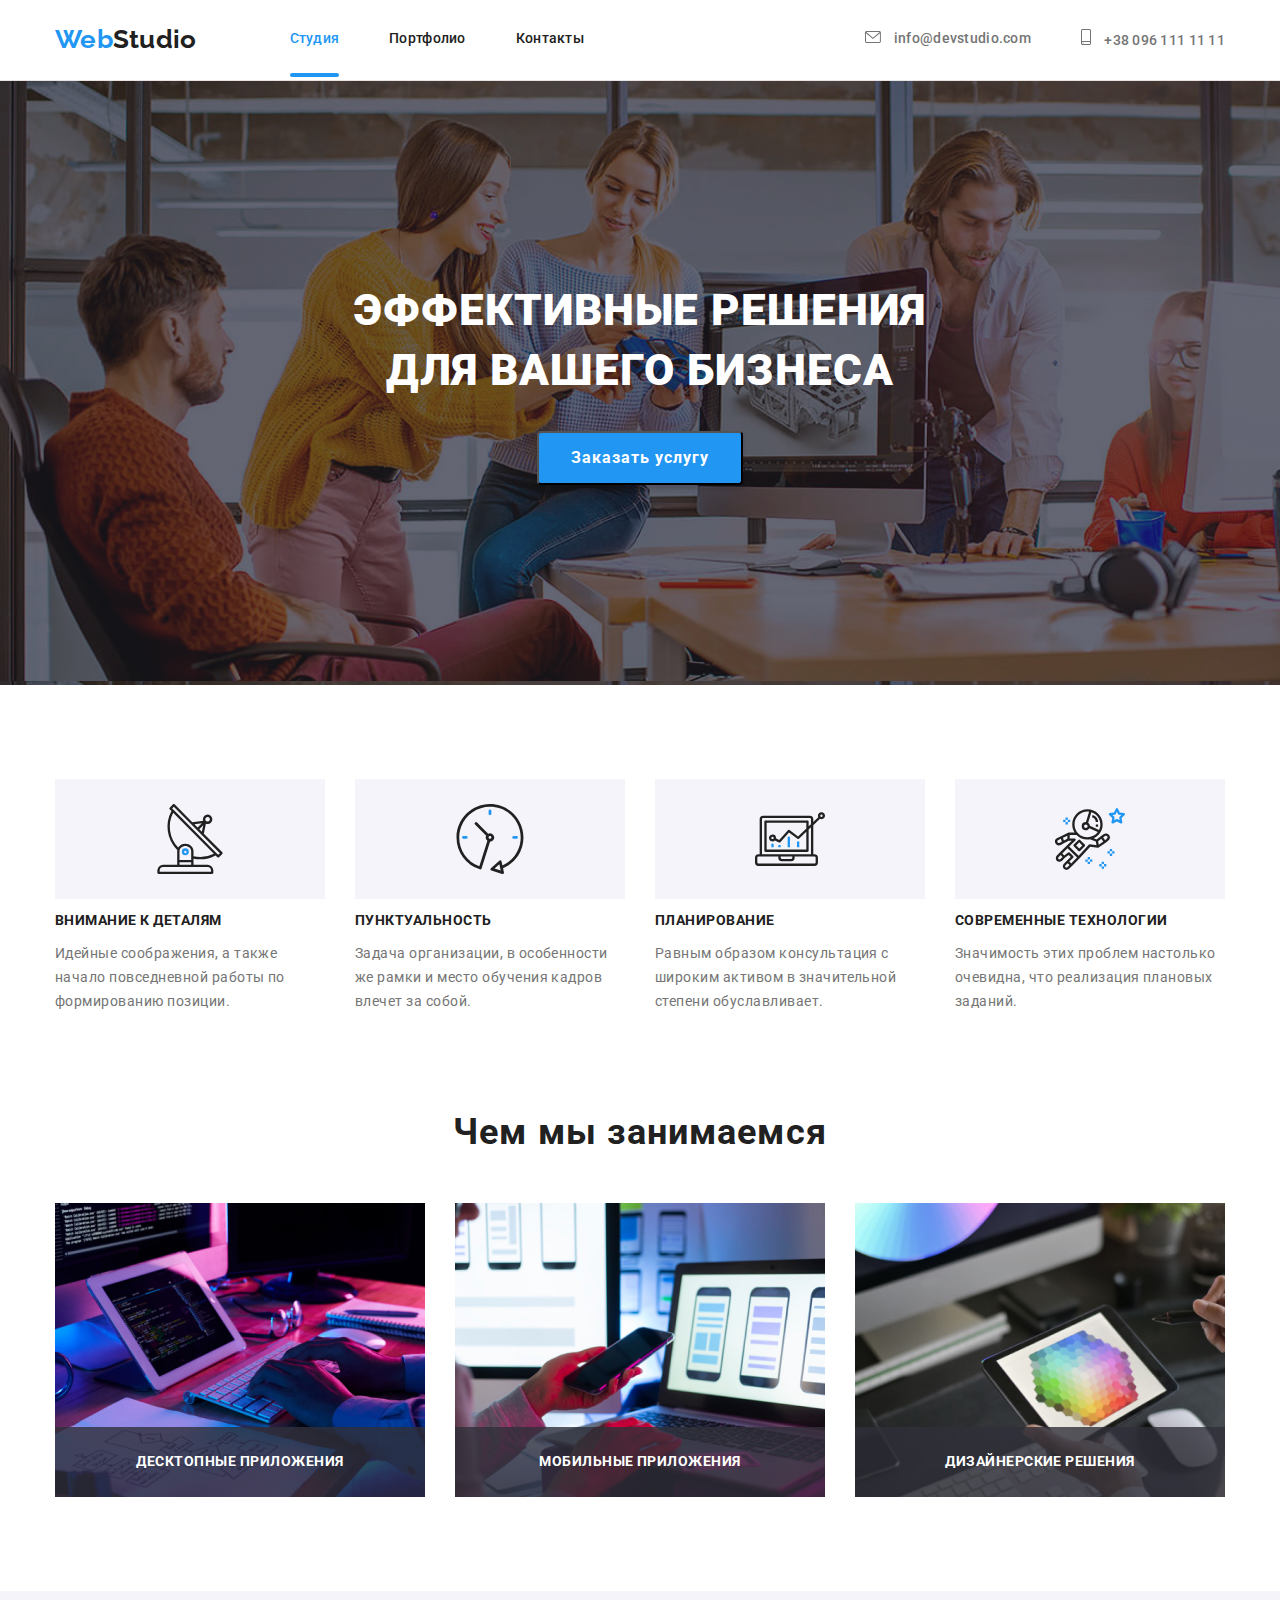
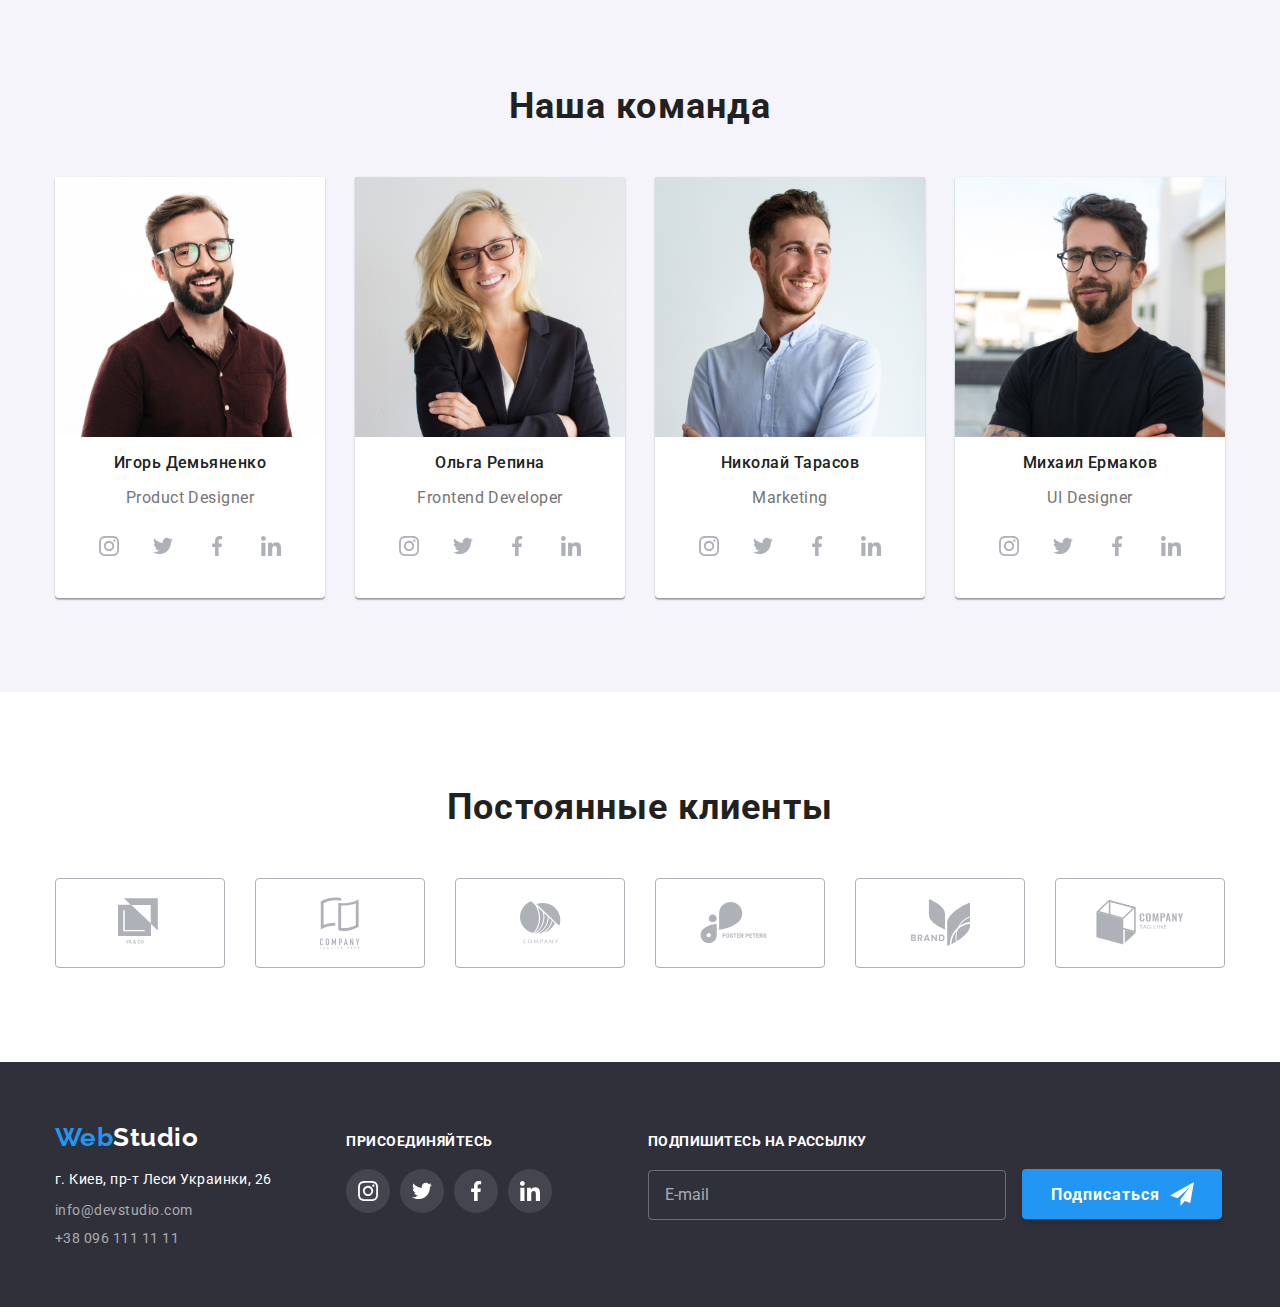
==== index.html @ 5d213e2e "копирование" ====
<!DOCTYPE html>
<html lang="ru">
<head>
    <meta charset="UTF-8">
    <meta name="viewport" content="width=device-width, initial-scale=1.0">
    <title>Document</title>
    <link rel="preconnect" href="https://fonts.gstatic.com">
    <link
        href="https://fonts.googleapis.com/css2?family=Raleway:wght@400;500;700&family=Roboto:wght@400;500;700;900&display=swap"
        rel="stylesheet"
    />
    <link rel="stylesheet" href="./css/modern-normalize.css">
    <link rel="stylesheet" href="./css/style.css">
</head>
<body class="page">
    <!--Шапка-->
    <header class="page-header">
        <div class="container">
            <nav class="navigation link">
                <a href="./index.html" class="logo" lang="en"> <span class="logo-web ">Web</span>Studio</a>
                <ul class="list link">
                    <li class="link-item">
                        <a href="./index.html" class="link underscore current">Студия</a>
                        
                    </li>
                    <li class="link-item">
                        <a href="./html/portfolio.html" class="link ">Портфолио</a>
                        
                    </li>
                    <li class="link-item">
                        <a href="" class="link ">Контакты</a>
                       
                    </li>
                </ul>
            </nav>
            <ul class="list link">
                <li class="link-item">
                   
                   <a href="mailto:info@devstudio.com" class="link-contacts icon-envelope">
                        <svg width="16" height="12" fill="currentColor">
                            <use class="icon-link" href="./images/icons.svg#envelope"></use>
                        </svg>
                        info@devstudio.com
                    </a>
                </li>
                <li class="link-item">
                   
                    <a href="tell:+380961111111" class="link-contacts icon-smartphone">
                        <svg width="10" height="16" fill="currentColor">
                            <use href="./images/icons.svg#smartphone"></use>
                        </svg>
                        +38 096 111 11 11
                    </a>
                </li>
            </ul>
        </div>
    </header>
    <!--main-->
    <main class="page-main">
        <!--раздел услуг-->
        <section class="hero">
            <div class="container">
                <h1 class="hero-title">Эффективные решения <br> для вашего бизнеса</h1>
                <button type="button" class="button-primery button-cursor" data-open-modal> Заказать услугу</button>
            </div>
        </section>
        <!--Раздел качеств-->
        <section class="section-quality">
            <div class="container">
                <!-- <h2 class="section-title">Положительные качества </h2> -->
                    <ul class="site-title">
                        <li class="list-quality ">
                          
                            <h3 class="title">Внимание к деталям</h3>
                            <p class="features-text">Идейные соображения, а также начало повседневной работы по формированию позиции.</p>
                        </li>
                        <li class="list-quality">
                            
                            <h3 class="title">Пунктуальность</h3>
                            <p class="features-text">Задача организации, в особенности же рамки и место обучения кадров влечет за собой.</p>
                        </li>
                        <li class="list-quality">
                            
                            <h3 class="title">Планирование</h3>
                            <p class="features-text">Равным образом консультация с широким активом в значительной степени обуславливает.</p>
                        </li>
                        <li class="list-quality">
                            
                            <h3 class="title">Современные технологии</h3>
                            <p class="features-text">Значимость этих проблем настолько очевидна, что реализация плановых заданий.</p>
                        </li>
                    </ul>
                
            </div>
        </section>

        <section class="section-working">
            <div class="container">
                
                    <h2 class="section-title">Чем мы занимаемся</h2>
                    <ul class="site-title">
                        <li class="list-img">
                            <a href="" class="position-link">
                                <img src="./images/програмирование.jpg" alt="програмирование" width="370" />
                                <div class="position-div">
                                    <p class="list-position">Десктопные приложения</p>
                                </div>
                            </a>
                        </li>
                        <li class="list-img">
                            <a href="" class="position-link">
                                <img src="./images/приложения.jpg" alt="приложения" width="370" />
                                <div class="position-div">
                                    <p class="list-position">Мобильные приложения</p>
                                </div>
                            </a>
                        </li>
                        <li class="list-img">
                            <a href="" class="position-link">
                                <img src="./images/цветовая-гамма.jpg" alt="цветовая-гамма" width="370" />
                                <div class="position-div">
                                    <p class="list-position">Дизайнерские решения</p>
                                </div>
                            </a>
                        </li>
                    </ul>
               
            </div>
        </section>
        <!--Раздел команда-->
        <section class="section-team">
            <div class="container">
                    <h2 class="section-title">Наша команда</h2>
                    <ul  class="site-title">
                        <li class="list-img">
                            <img src="./images/игорь-демьяненко.jpg" alt="фото-игорь-демьяненко" width="270" />
                            <h3 class="name-title">Игорь Демьяненко</h3>
                            <p class="name-text">Product Designer</p>
                            <div class="div-icons">
                                <ul class="list social-icons">
                                    <li class="social-icons-iteam">
                                        <a href="" class="social-icons-link" target="_blank" rel="noopener noreferrer">
                                            <svg class="icon">
                                                <use href="./images/icons.svg#instagram"></use>
                                            </svg>
                                        </a>
                                    </li>
                                    <li class="social-icons-iteam">
                                        <a href="" class="social-icons-link" target="_blank" rel="noopener noreferrer">
                                        <svg class="icon">
                                            <use href="./images/icons.svg#twitter"></use>
                                        </svg>
                                        </a>
                                    </li>
                                    <li class="social-icons-iteam">
                                        <a href="" class="social-icons-link" target="_blank" rel="noopener noreferrer">
                                        <svg class="icon">
                                            <use href="./images/icons.svg#facebook"></use>
                                        </svg>
                                        </a>
                                    </li>
                                    <li class="social-icons-iteam">
                                        <a href="" class="social-icons-link" target="_blank" rel="noopener noreferrer">
                                        <svg class="icon">
                                            <use href="./images/icons.svg#linkedin"></use>
                                        </svg>
                                        </a>
                                    </li>
                                </ul>
                            </div>

                        </li>
                        <li class="list-img">
                            <img src="./images/ольга-репина.jpg" alt="фото-ольга-репина" width="270" />
                            <h3 class="name-title">Ольга Репина</h3>
                            <p class="name-text">Frontend Developer</p>
                            <div class="div-icons">
                                <ul class="list social-icons">
                                    <li class="social-icons-iteam">
                                        <a href="" class="social-icons-link" target="_blank" rel="noopener noreferrer">
                                            <svg class="icon">
                                                <use href="./images/icons.svg#instagram"></use>
                                            </svg>
                                        </a>
                                    </li>
                                    <li class="social-icons-iteam">
                                        <a href="" class="social-icons-link" target="_blank" rel="noopener noreferrer">
                                            <svg class="icon">
                                                <use href="./images/icons.svg#twitter"></use>
                                            </svg>
                                        </a>
                                    </li>
                                    <li class="social-icons-iteam">
                                        <a href="" class="social-icons-link" target="_blank" rel="noopener noreferrer">
                                            <svg class="icon">
                                                <use href="./images/icons.svg#facebook"></use>
                                            </svg>
                                        </a>
                                    </li>
                                    <li class="social-icons-iteam">
                                        <a href="" class="social-icons-link" target="_blank" rel="noopener noreferrer">
                                            <svg class="icon">
                                                <use href="./images/icons.svg#linkedin"></use>
                                            </svg>
                                        </a>
                                    </li>
                                </ul>
                            </div>
                        </li>
                        <li class="list-img">
                            <img src="./images/николай-тарасов.jpg" alt="фото-николай-тарасов" width="270" />
                            <h3 class="name-title">Николай Тарасов</h3>
                            <p class="name-text">Marketing</p>
                            <div class="div-icons">
                                <ul class="list social-icons">
                                    <li class="social-icons-iteam">
                                        <a href="" class="social-icons-link" target="_blank" rel="noopener noreferrer">
                                            <svg class="icon">
                                                <use href="./images/icons.svg#instagram"></use>
                                            </svg>
                                        </a>
                                    </li>
                                    <li class="social-icons-iteam">
                                        <a href="" class="social-icons-link" target="_blank" rel="noopener noreferrer">
                                            <svg class="icon">
                                                <use href="./images/icons.svg#twitter"></use>
                                            </svg>
                                        </a>
                                    </li>
                                    <li class="social-icons-iteam">
                                        <a href="" class="social-icons-link" target="_blank" rel="noopener noreferrer">
                                            <svg class="icon">
                                                <use href="./images/icons.svg#facebook"></use>
                                            </svg>
                                        </a>
                                    </li>
                                    <li class="social-icons-iteam">
                                        <a href="" class="social-icons-link" target="_blank" rel="noopener noreferrer">
                                            <svg class="icon">
                                                <use href="./images/icons.svg#linkedin"></use>
                                            </svg>
                                        </a>
                                    </li>
                                </ul>
                            </div>
                        </li>
                        <li class="list-img">
                            <img src="./images/михаил-ермаков.jpg" alt="фото-михаил-ермаков" width="270" />
                            <h3 class="name-title">Михаил Ермаков</h3>
                            <p class="name-text">UI Designer</p>
                            <div class="div-icons">
                                <ul class="list social-icons">
                                    <li class="social-icons-iteam">
                                        <a href="" class="social-icons-link" target="_blank" rel="noopener noreferrer">
                                            <svg class="icon">
                                                <use href="./images/icons.svg#instagram"></use>
                                            </svg>
                                        </a>
                                    </li>
                                    <li class="social-icons-iteam">
                                        <a href="" class="social-icons-link" target="_blank" rel="noopener noreferrer">
                                            <svg class="icon">
                                                <use href="./images/icons.svg#twitter"></use>
                                            </svg>
                                        </a>
                                    </li>
                                    <li class="social-icons-iteam">
                                        <a href="" class="social-icons-link" target="_blank" rel="noopener noreferrer">
                                            <svg class="icon">
                                                <use href="./images/icons.svg#facebook"></use>
                                            </svg>
                                        </a>
                                    </li>
                                    <li class="social-icons-iteam">
                                        <a href="" class="social-icons-link" target="_blank" rel="noopener noreferrer">
                                            <svg class="icon">
                                                <use href="./images/icons.svg#linkedin"></use>
                                            </svg>
                                        </a>
                                    </li>
                                </ul>
                            </div>
                        </li>
                    </ul>
                 </div>
        </section>
        <!-- секция постоянные клиенты -->
        <section class="section-clients">
            <div class="container">
                 <h2 class="section-title">Постоянные клиенты</h2>
                <div class="">
                   <ul class="site-title ">
                       <li class="list-clients">
                           <a href="" class="clients-section-link" target="_blank" rel="noopener noreferrer">
                               <svg class="icon" width="44px" height="49px">
                                   <use href="./images/icons.svg#logo-1"></use>
                               </svg>
                           </a>
                       </li>
                       <li class="list-clients">
                           <a href="" class="clients-section-link" target="_blank" rel="noopener noreferrer">
                               <svg class="icon" width="40px" height="52px">
                                   <use href="./images/icons.svg#logo-2"></use>
                               </svg>
                           </a>
                       </li>
                       <li class="list-clients">
                           <a href="" class="clients-section-link" target="_blank" rel="noopener noreferrer">
                               <svg class="icon" width="41px" height="43px">
                                   <use href="./images/icons.svg#logo-3"></use>
                               </svg>
                           </a>
                       </li>
                       <li class="list-clients">
                           <a href="" class="clients-section-link" target="_blank" rel="noopener noreferrer">
                               <svg class="icon" width="80px" height="42px">
                                   <use href="./images/icons.svg#logo-4"></use>
                               </svg>
                           </a>
                       </li>
                       <li class="list-clients">
                           <a href="" class="clients-section-link" target="_blank" rel="noopener noreferrer">
                               <svg class="icon" width="59px" height="47px">
                                   <use href="./images/icons.svg#logo-5"></use>
                               </svg>
                           </a>
                       </li>
                       <li class="list-clients">
                           <a href="" class="clients-section-link" target="_blank" rel="noopener noreferrer">
                               <svg class="icon" width="88px" height="45px">
                                   <use href="./images/icons.svg#logo-6"></use>
                               </svg>
                           </a>
                       </li>
                   </ul>
                    
                </div>
            </div>
        </section>
    </main>
    <!--Подвал-->
    <footer class="page-footer">
        <div class="container">
            <div class="card-footer div-address">
                <a href="./index.html" class="logo link-footer" lang="en"> <span class="logo-web ">Web</span>Studio</a>
                <address class="address">
                <ul  class="site-footer">
                        <li class="list-footer"><a href="https://goo.gl/maps/cqF2YYgnsSgprehL9" target="_blank" rel="noreferrer noopener" class="text-address">г. Киев, пр-т Леси Украинки, 26</a></li>
                        <li class="list-footer"><a href="mailto:info@devstudio.com" class="link-contacts">info@devstudio.com</a> </li>
                        <li class="list-footer"><a href="teii:+380961111111" class="link-contacts">+38 096 111 11 11</a> </li>
                    </ul>
                </address>
            </div>
            <div class="card-footer div-icons">
                <h3 class="title">присоединяйтесь</h3>
                <ul class="list social-icons">
                    <li class="social-icons-iteam">
                        <a href="" class="social-icons-link" target="_blank" rel="noopener noreferrer">
                            <svg class="icon">
                                <use href="./images/icons.svg#instagram"></use>
                            </svg>
                        </a>
                    </li>
                    <li class="social-icons-iteam">
                        <a href="" class="social-icons-link" target="_blank" rel="noopener noreferrer">
                            <svg class="icon">
                                <use href="./images/icons.svg#twitter"></use>
                            </svg>
                        </a>
                    </li>
                    <li class="social-icons-iteam">
                        <a href="" class="social-icons-link" target="_blank" rel="noopener noreferrer">
                            <svg class="icon">
                                <use href="./images/icons.svg#facebook"></use>
                            </svg>
                        </a>
                    </li>
                    <li class="social-icons-iteam">
                        <a href="" class="social-icons-link" target="_blank" rel="noopener noreferrer">
                            <svg class="icon">
                                <use href="./images/icons.svg#linkedin"></use>
                            </svg>
                        </a>
                    </li>
                </ul>
            </div>
            <div class="card-footer div-mailling">
                <h3 class="title">подпишитесь на рассылку</h3>
                <form >
                    <input class="form-field" type="email" name="E-mail" placeholder="E-mail" required>
                    <button class="form-button" type="submit">
                        Подписаться
                        <svg class="icon" fill="#fff" width="24">
                            <use href="./images/icons.svg#fly"></use>
                        </svg>
                    </button>
                </form>
            </div>
        </div>

    </footer>
    <!-- модальное окно -->
    <div class="backdrop is-hidden" data-backdrop>
        <div class="modal">
            <button type="button" class="modal-button" data-close-modal>
                <svg class="icon-modal" >
                    <use href="./images/icons.svg#close"></use>
                </svg>
            </button>
            <p class="model-title">Оставьте свои данные, мы вам перезвоним</p>
            <form class="form"  autocomplete="off">
                    <label class="form-label">
                        <span>Имя</span> 
                        <input class="form-field-model" type="text" name="user-name" />
                        <svg class="icon-label">
                            <use href="./images/icons.svg#person"></use>
                        </svg>
                    </label>
               
                <label class="form-label">
                    <span>Телефон</span>
                    <input class="form-field-model" type="text" name="user-phone"/>
                    <svg class="icon-label">
                        <use href="./images/icons.svg#phone"></use>
                    </svg>
                </label>
                <label class="form-label">
                    <span>Почта</span>
                    <input class="form-field-model" type="email" name="user-mail" pattern="[A-Za-z]^[ 0-9]+$" required/>
                    <svg class="icon-label">
                        <use href="./images/icons.svg#letter"></use>
                    </svg>
                </label>
                <label class="form-label">
                    <span>Комментарий</span>
                    <textarea class="form-field-model form-text" name="user-coment" rows="7" placeholder="Введите текст" required></textarea>
                </label>
                <label class="form-label-check">
                    <input class="form-field-check" type="checkbox" name="user-agree" value="agree" required/>
                    <span class="icon-check"></span>
                    <span class="agree-text">
                        Соглашаюсь с рассылкой и принимаю
                        <a href="" class="">Условия договора</a>
                    </span>
                   
                </label>
                <button 
                    class="button-modal" 
                    type="submit" 
                    disabled>
                    Отправить
                </button>
            </form>
        </div>

        <script src="./js/modal.js"></script>        
    </div>
</body>
</html>
---- css/style.css ----
:root {
  --primery-text-color: #757575;
  --title-text-color: #212121;
  --button-text-color: #212121;
  --button-text-color-hover-focus: #ffffff;
  --button-background-color: #f5f4fa;
  --hero-footer-background-color: #2f303a;
  --link-text-kontacts: #757575;
  --link-text-site-nav: #212121;
  --accent-text-color: #2196f3;
  --tekst-kontacts-footer: rgba(255, 255, 255, 0.6);
}
/* основные настройки страницы*/
html {
  box-sizing: border-box;
}

*,
*::before,
*::after {
  box-sizing: inherit;
}

body {
  color: var(--primery-text-color);
  background: #ffffff;
  font-family: Roboto, sans-serif;
  letter-spacing: 0.03em;
  margin: 0;
}
img {
  display: block;
}
/* контейнер */
.container {
  width: 1200px;
  padding-right: 15px;
  padding-left: 15px;
  margin-left: auto;
  margin-right: auto;
}
.page-header .navigation {
  display: flex;
  align-items: center;
  margin-right: auto;
}
.page-header .container {
  display: flex;
  align-items: center;
  justify-content: flex-end;
}

/* логотип */
.logo {
  color: #212121;
  font-family: Raleway;
  font-style: normal;
  font-weight: bold;
  font-size: 26px;
  line-height: 1.19;
  text-decoration: none;
}
.page-header {
  border-bottom: 1px solid #e9e2e2;
  padding-top: 24px;
  padding-bottom: 25px;
}
.page-header .logo {
  margin-right: 93px;
}
.logo-web {
  color: var(--accent-text-color);
}

/* навигация по сайту */
.link-item svg {
  /* margin: 0; */
  margin-right: 10px;
  cursor: pointer;
}

.link {
  position: relative;
  text-decoration: none;
  font-weight: 500;
  font-size: 14px;
  line-height: 1.14;
  letter-spacing: 0.02em;
  color: var(--link-text-site-nav);
  list-style-type: none;
  padding-left: 0;
  margin-top: 0;
  margin-bottom: 0;
  align-items: center;
  transition: color 250ms cubic-bezier(0.4, 0, 0.2, 1);
}
.link-item {
  display: block;
}

/* подчеркивание навигации */
.underscore {
  position: relative;
  padding-top: 25px;
  padding-bottom: 31px;
  font-weight: 500;
  line-height: 1.14;
  letter-spacing: 0.02em;
}
.underscore::after {
  position: absolute;
  content: '';
  display: block;
  left: 0;
  bottom: 0;
  width: 100%;
  height: 4px;
  background-color: #2196f3;
  border-radius: 2px;
}
.current {
  color: var(--accent-text-color);
}
/*  */
.link:hover,
.link:focus {
  color: var(--accent-text-color);
}
.link-item:not(:last-child) {
  margin-right: 50px;
}

/* навигация по контактам */
.link-contacts {
  text-decoration: none;
  color: var(--link-text-kontacts);
  transition: color 250ms cubic-bezier(0.4, 0, 0.2, 1);
}

.link-contacts:focus,
.link-contacts:hover {
  color: var(--accent-text-color);
}

/* главый заголовок */
.hero {
  background-color: var(--hero-footer-background-color);
  color: #ffffff;
  text-align: center;
  letter-spacing: 0.06em;
  text-transform: uppercase;
  padding-top: 200px;
  padding-bottom: 200px;
  background-image: linear-gradient(to right, rgba(47, 48, 58, 0.4), rgba(47, 48, 58, 0.4)), url(../images/Img-hero.png);
  max-width: 1600px;
  margin-right: auto;
  margin-left: auto;
}

.hero-title {
  font-style: normal;
  font-weight: 900;
  line-height: 1.36;
  font-size: 44px;
  margin-bottom: 30px;
  margin-top: 0;
}

/* кнопки */
.button-primery {
  font-family: Roboto;
  font-weight: bold;
  font-size: 16px;
  line-height: 1.87;
  cursor: pointer;
  align-items: center;
  text-align: center;
  letter-spacing: 0.06em;
  background: #2196f3;
  box-shadow: 0px 4px 4px rgba(0, 0, 0, 0.15);
  border-radius: 4px;
  color: #ffffff;
  padding: 10px 32px;
}
.button-cursor {
  cursor: pointer;
}
.filter-button {
  background: var(--button-background-color);
  border-radius: 4px;
  font-family: Roboto;
  font-weight: 500;
  font-size: 16px;
  line-height: 1.62;
  letter-spacing: 0.03em;
  color: #212121;
  border: none;
  padding: 6px 22px;

  transition-property: color, background-color, border, box-shadow;
  transition-duration: 250ms;
  transition-timing-function: cubic-bezier(0.4, 0, 0.2, 1);
}

.filter-button:focus,
.filter-button:hover {
  background-color: var(--accent-text-color);
  color: var(--button-text-color-hover-focus);
  box-sizing: border-box;
  box-shadow: 0px 1px 1px rgba(0, 0, 0, 0.12), 0px 4px 4px rgba(0, 0, 0, 0.06), 1px 4px 6px rgba(0, 0, 0, 0.16);
}

/* заголовки */
.title {
  font-weight: bold;
  font-size: 14px;
  line-height: 1.14;
  text-transform: uppercase;
  color: var(--title-text-color);
}
.site-title {
  list-style-type: none;
  display: flex;
  padding-left: 0;
  margin-top: 0;
  margin-bottom: 0;
}

.position-div {
  position: relative;
}
.list-position {
  content: '';
  display: flex;
  position: absolute;
  bottom: 0;
  left: 0;
  background-color: rgba(47, 48, 58, 0.8);
  width: 100%;
  height: 70px;
  margin: 0;
  display: block;
  margin: 0;
  font-weight: bold;
  font-size: 14px;
  line-height: 1.14;
  text-transform: uppercase;
  color: #ffffff;
  text-align: center;
  padding-top: 27px;
}

.section-quality {
  padding-top: 94px;
  padding-bottom: 94px;
}
.list-quality::before {
  display: flex;
  content: '';
  height: 120px;
  background-color: #f5f4fa;
  background-size: auto;
  background-repeat: no-repeat;
  background-position: center;
}
.list-quality:nth-child(1):before {
  background-image: url(../images/icons/antenna.svg);
}
.list-quality:nth-child(2):before {
  background-image: url(../images/icons/clock.svg);
}
.list-quality:nth-child(3):before {
  background-image: url(../images/icons/diagram.svg);
}
.list-quality:nth-child(4):before {
  background-image: url(../images/icons/astronaut.svg);
}

.list-quality {
  max-width: 270px;
}

.list-quality:not(:last-child),
.list-img:not(:last-child) {
  margin-right: 30px;
}

/* секция работы */
.section-working {
  margin-top: 0;
  margin-bottom: 0;
  padding-bottom: 94px;
}
.section-team {
  padding-top: 94px;
  padding-bottom: 94px;
}
.section-team .list-img {
  max-width: 370px;
  background-color: #ffffff;
  box-shadow: 0px 1px 3px rgba(0, 0, 0, 0.12), 0px 1px 1px rgba(0, 0, 0, 0.14), 0px 2px 1px rgba(0, 0, 0, 0.2);
  border-radius: 0px 0px 4px 4px;
}
.div-icons {
  padding-bottom: 30px;
}

/* обзацы */
.features-text {
  font-weight: normal;
  font-size: 14px;
  line-height: 1.71;
  margin-top: 10px;
  margin-bottom: 0;
  width: 270px;
  height: 75px;
}

/* заголовки h2 */
.section-title {
  font-weight: bold;
  font-size: 36px;
  line-height: 42px;
  letter-spacing: 0.03em;
  color: var(--title-text-color);
  margin-top: 0;
  margin-bottom: 50px;
  display: flex;
  justify-content: center;
}

/* Данные руководителей */
.section-team {
  background-color: #f5f4fa;
}
.name-title {
  font-weight: 500;
  font-size: 16px;
  line-height: 1.19;
  color: var(--title-text-color);
  display: flex;
  justify-content: center;
}
.name-text {
  font-weight: normal;
  font-size: 16px;
  line-height: 1.19;
  display: flex;
  justify-content: center;
}
.social-icons .icon {
  width: 20px;
  height: 20px;
  fill: #afb1b8;
  transition: fill 250ms cubic-bezier(0.4, 0, 0.2, 1);
}
.div-icons {
  display: flex;
  justify-content: center;
}
.social-icons-iteam + .social-icons-iteam {
  margin-left: 10px;
}
.section-team .social-icons-link {
  display: flex;
  justify-content: center;
  align-items: center;
  width: 44px;
  height: 44px;
  background: #ffffff;
  border-radius: 50%;

  transition-property: fill, background-color;
  transition-duration: 250ms;
  transition-timing-function: cubic-bezier(0.4, 0, 0.2, 1);
}

.social-icons-link:hover .icon,
.social-icons-link:focus .icon {
  fill: var(--button-text-color-hover-focus);
}
.social-icons-link:hover,
.social-icons-link:focus {
  background-color: var(--accent-text-color);
}
/* секция клиенты */
.section-clients {
  padding-top: 94px;
  padding-bottom: 94px;
}
.section-clients .section-title {
  margin-bottom: 50px;
}
.clients {
  display: inline-flex;
  flex-basis: calc(100% - 30px);
  flex-wrap: wrap;
}

.list-clients:not(:last-child) {
  margin-right: 30px;
}

/* постоянные клиенты */
.icon {
  fill: #afb1b8;
  margin: auto;
  transition: fill 250ms cubic-bezier(0.4, 0, 0.2, 1);
}

.clients-section-link {
  display: flex;
  width: 170px;
  height: 90px;
  cursor: pointer;
  border: 1px solid #afb1b8;
  box-sizing: border-box;
  border-radius: 4px;
  transition: border-color 250ms cubic-bezier(0.4, 0, 0.2, 1);
}
.clients-section-link:hover .icon,
.clients-section-link:focus .icon {
  fill: var(--accent-text-color);
}
.clients-section-link:hover,
.clients-section-link:focus {
  border-color: var(--accent-text-color);
}

/* секция портфолио */

.title-portfolio {
  font-style: normal;
  font-weight: bold;
  font-size: 18px;
  line-height: 2;
  letter-spacing: 0.06em;
  color: var(--title-text-color);
  max-width: 322px;
  margin: 0;
  margin-bottom: 4px;
}
.examples-works {
  font-weight: normal;
  font-size: 16px;
  line-height: 1.87;
  max-width: 322px;
  margin: 0;
}
.site-nav {
  display: flex;
  justify-content: center;
}
.list-button:not(:last-child) {
  margin-right: 8px;
}
.section-main {
  padding-top: 94px;
  padding-bottom: 94px;
}
.container-button {
  padding-bottom: 50px;
}
.list {
  display: flex;
  flex-wrap: wrap;
  margin-top: 0;
  padding-left: 0;
  list-style-type: none;
  margin-bottom: 0;
}

/* контейнер портфолио */
.container-portfolio {
  padding: 20px 24px;
}

.container-list img {
  display: block;
  max-width: 100%;
  height: auto;
}
.link-portfolio {
  text-decoration: none;
  color: inherit;
}
.list-portfolio {
  max-width: 370px;
  border: 1px solid #eeeeee;
  position: relative;

  transition-property: border, box-sizing, box-shadow;
  transition-duration: 250ms;
  transition-timing-function: cubic-bezier(0.4, 0, 0.2, 1);
}
.list-portfolio:nth-child(-n + 6) {
  margin-bottom: 30px;
}
.list-portfolio {
  margin-right: 30px;
}
.list-portfolio:nth-child(3n) {
  margin-right: 0;
}
.list-portfolio:hover,
.list-portfolio:focus {
  border: 1px solid #eeeeee;
  box-sizing: border-box;
  box-shadow: 0px 1px 1px rgba(0, 0, 0, 0.12), 0px 4px 4px rgba(0, 0, 0, 0.06), 1px 4px 6px rgba(0, 0, 0, 0.16);
  cursor: pointer;
}
/* оверлей */
.submenu {
  position: relative;
  overflow: hidden;
}
.submenu-text {
  position: absolute;
  margin: 0;
  left: 0;
  top: 0;
  padding: 63px 24px;
  transform: translateY(100%);
  transition: transform 250ms cubic-bezier(0.4, 0, 0.2, 1);
  font-size: 18px;
  line-height: 1.56;
  color: var(--button-text-color-hover-focus);
  background-color: rgba(33, 150, 243, 0.9);
}
.link-portfolio:hover .submenu-text,
.link-portfolio:focus .submenu-text {
  transform: translateY(0);
}

/* footer */
.page-footer {
  background-color: var(--hero-footer-background-color);
}
.link-footer {
  color: #ffffff;
  text-decoration: none;
}
.site-footer .link-contacts {
  color: rgba(255, 255, 255, 0.6);
  font-size: 14px;
  transition: color 250ms cubic-bezier(0.4, 0, 0.2, 1);
}
.site-footer .link-contacts:hover,
.site-footer .link-contacts:active {
  color: var(--accent-text-color);
}

.page-footer {
  margin-top: 0;
  margin-left: 0;
  margin-bottom: 0;
  padding-top: 60px;
  padding-bottom: 60px;
}

.site-footer {
  list-style-type: none;
  font-weight: normal;
  font-style: normal;
  padding-left: 0;
  margin-bottom: 0;
}
.list-footer:not(:last-child) {
  padding-bottom: 9px;
}
.text-address {
  font-size: 14px;
  line-height: 1.71;
  color: #ffffff;
  text-decoration: none;
  transition: color 250ms cubic-bezier(0.4, 0, 0.2, 1);
}
.text-address:focus,
.text-address:hover {
  color: var(--accent-text-color);
}
.card-footer {
  display: inline-table;
}
.page-footer .div-icons {
  margin-left: 70px;
  min-width: 206px;
  height: 80px;
}
.page-footer h3 {
  color: #ffffff;
  padding-top: 0;
  padding-bottom: 20px;
  margin: 0;
}

.page-footer .social-icons-link {
  display: flex;
  justify-content: center;
  align-items: center;
  width: 44px;
  height: 44px;
  background: rgba(255, 255, 255, 0.1);
  border-radius: 50%;
  transition: background-color 250ms cubic-bezier(0.4, 0, 0.2, 1);
}
.page-footer .icon {
  width: 20px;
  height: 20px;
  fill: var(--button-text-color-hover-focus);
}
.social-icons-link:hover,
.social-icons-link:focus {
  background-color: var(--accent-text-color);
}

/* див подписаться */
.div-mailling {
  margin-left: 91px;
}
.form-field {
  background-color: transparent;
  min-width: 358px;
  padding-top: 15px;
  padding-bottom: 15px;
  padding-left: 16px;
  border: 1px solid rgba(255, 255, 255, 0.3);
  border-radius: 4px;
  margin-right: 12px;
  color: #fff;
  transition: outline 250ms cubic-bezier(0.4, 0, 0.2, 1), color 250ms cubic-bezier(0.4, 0, 0.2, 1);
}
.form-field:focus,
.form-field:hover {
  outline: none;
}
.form-field:-webkit-autofill,
.form-field:-webkit-autofill:hover,
.form-field:-webkit-autofill:focus {
  -webkit-text-fill-color: #fff;
  -webkit-box-shadow: 0 0 0px 1000px var(--hero-footer-background-color) inset;
}

.form-field::placeholder {
  font-weight: normal;
  font-size: 16px;
  line-height: 1.25;
  color: rgba(255, 255, 255, 0.6);
}
.form-field:checked::placeholder {
  color: #fff;
}
.form-button {
  width: 200px;
  height: 50px;
  padding-left: 29px;
  padding-top: 10px;
  padding-bottom: 10px;
  font-weight: bold;
  font-size: 16px;
  line-height: 1.87;
  display: inline-flex;
  align-items: center;
  letter-spacing: 0.06em;
  color: #ffffff;
  background-color: var(--accent-text-color);
  box-shadow: 0px 4px 4px rgba(0, 0, 0, 0.15);
  border-radius: 4px;
  border: none;
}
.form-button .icon {
  fill: #fff;
  width: 24px;
  height: 24px;
  margin-left: 10px;
}
/* модальное окно  */
.backdrop {
  position: fixed;
  top: 0;
  left: 0;
  width: 100%;
  height: 100%;
  background-color: rgba(0, 0, 0, 0.2);
}
.backdrop.is-hidden {
  opacity: 0;
  pointer-events: none;
  visibility: visible;
}
.modal {
  position: absolute;
  top: 50%;
  left: 50%;
  transform: translate(-50%, -50%);
  width: 528px;
  height: 581px;
  background-color: #ffffff;
  box-shadow: 0px 1px 3px rgba(0, 0, 0, 0.12), 0px 1px 1px rgba(0, 0, 0, 0.14), 0px 2px 1px rgba(0, 0, 0, 0.2);
  border-radius: 4px;
  padding: 40px;
}
.modal-button {
  position: absolute;
  padding: 0;
  width: 30px;
  height: 30px;
  top: 8px;
  right: 8px;
  background: #ffffff;
  border: 1px solid rgba(0, 0, 0, 0.1);
  border-radius: 50%;
  cursor: pointer;
  transition: outline 250ms cubic-bezier(0.4, 0, 0.2, 1), fill 250ms cubic-bezier(0.4, 0, 0.2, 1);
}
.icon-modal {
  display: flex;
  justify-content: center;
  align-items: center;
  width: 18px;
  height: 18px;
  fill: black;
  margin: auto;
}
.modal-button:active,
.modal-button:active {
  outline: none;
}

.modal-button:hover .icon-modal,
.modal-button:focus .icon-modal {
  fill: var(--accent-text-color);
}
.model-title {
  font-weight: bold;
  font-size: 20px;
  line-height: 1.15;
  text-align: center;
  color: var(--title-text-color);
  margin-top: 0;
  margin-bottom: 12px;
}
.form {
  display: flex;
  flex-direction: column;
}
.form-label {
  position: relative;
  display: flex;
  flex-direction: column;
  font-size: 12px;
  line-height: 1.16;
  letter-spacing: 0.01em;
}

.form-field-model {
  margin-top: 4px;
  padding-top: 11px;
  padding-bottom: 11px;
  padding-left: 30px;
  font-size: 16px;
  border: 1px solid rgba(33, 33, 33, 0.2);
  border-radius: 4px;
  transition: fill 250ms cubic-bezier(0.4, 0, 0.2, 1), outline 250ms cubic-bezier(0.4, 0, 0.2, 1),
    border-color 250ms cubic-bezier(0.4, 0, 0.2, 1);
}
.form-label:not(:first-child) {
  margin-top: 10px;
  transition: outline 250ms cubic-bezier(0.4, 0, 0.2, 1), border-color 250ms cubic-bezier(0.4, 0, 0.2, 1);
}
.icon-label {
  position: absolute;
  left: 12px;
  top: 50%;
  width: 18px;
  height: 18px;
}
.form-text {
  font-size: 12px;
  padding: 12px 16px;
  resize: none;
}

.form-field-model:hover ~ .icon-label,
.form-field-model:focus ~ .icon-label {
  fill: var(--accent-text-color);
  cursor: pointer;
}
.form-label:hover .form-field-model,
.form-label:focus .form-field-model {
  outline: var(--accent-text-color);
  border-color: var(--accent-text-color);
  cursor: pointer;
}

.form-field-model:focus {
  outline: var(--accent-text-color);
  border-color: var(--accent-text-color);
}

/* пользовательское согашение */
.form-label-check {
  display: inline-block;
  margin-left: auto;
  margin-right: auto;
  margin-top: 20px;
  font-size: 14px;
  cursor: pointer;
}
.form-label-check {
  position: relative;
}
.form-field-check {
  -webkit-appearance: none;
  -moz-appearance: none;
  appearance: none;
  padding-left: 24px;
}
.icon-check {
  position: absolute;
  top: 0;
  left: 0;
  width: 16px;
  height: 15px;
  border: 2px solid var(--button-text-color);
  border-radius: 2px;
  cursor: pointer;
  transition: background-color 250ms cubic-bezier(0.4, 0, 0.2, 1), background-image 250ms cubic-bezier(0.4, 0, 0.2, 1);
}
.form-field-check:checked + .icon-check,
.form-field-check:checked + .icon-check {
  background-color: var(--accent-text-color);
  background-image: url(../images/icons/vector.svg);
  background-repeat: no-repeat;
  background-origin: border-box;
  background-size: contain;
  border: none;
}

/* кнопка модалки */
.button-modal {
  margin-top: 30px;
  margin-left: auto;
  margin-right: auto;
  padding: 10px 56px;
  background: #2196f3;
  box-shadow: 0px 4px 4px rgba(0, 0, 0, 0.15);
  border-radius: 4px;
  font-weight: bold;
  font-size: 16px;
  line-height: 1.87;
  letter-spacing: 0.06em;
  color: #ffffff;
  cursor: pointer;
  transition: background 250ms cubic-bezier(0.4, 0, 0.2, 1);
}
.button-modal:hover,
.button-modal:focus {
  background: #188ce8;
}
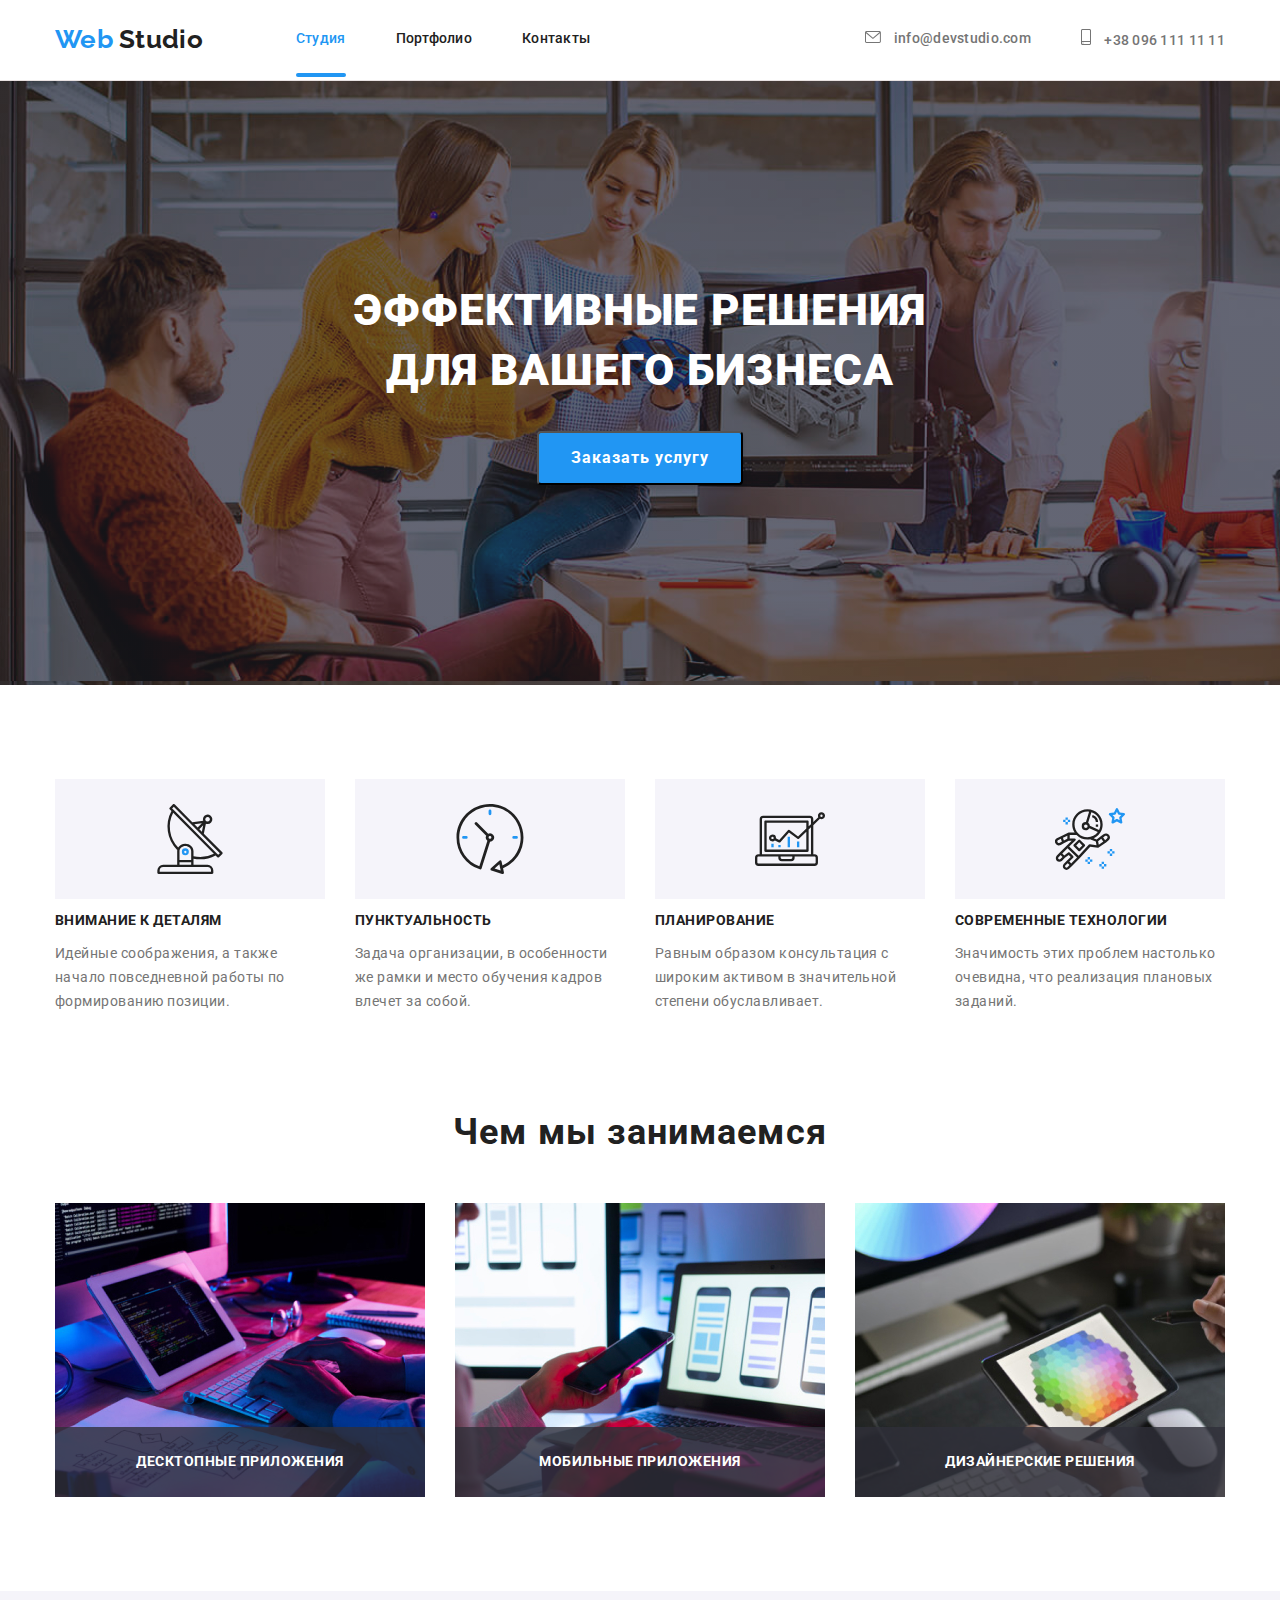
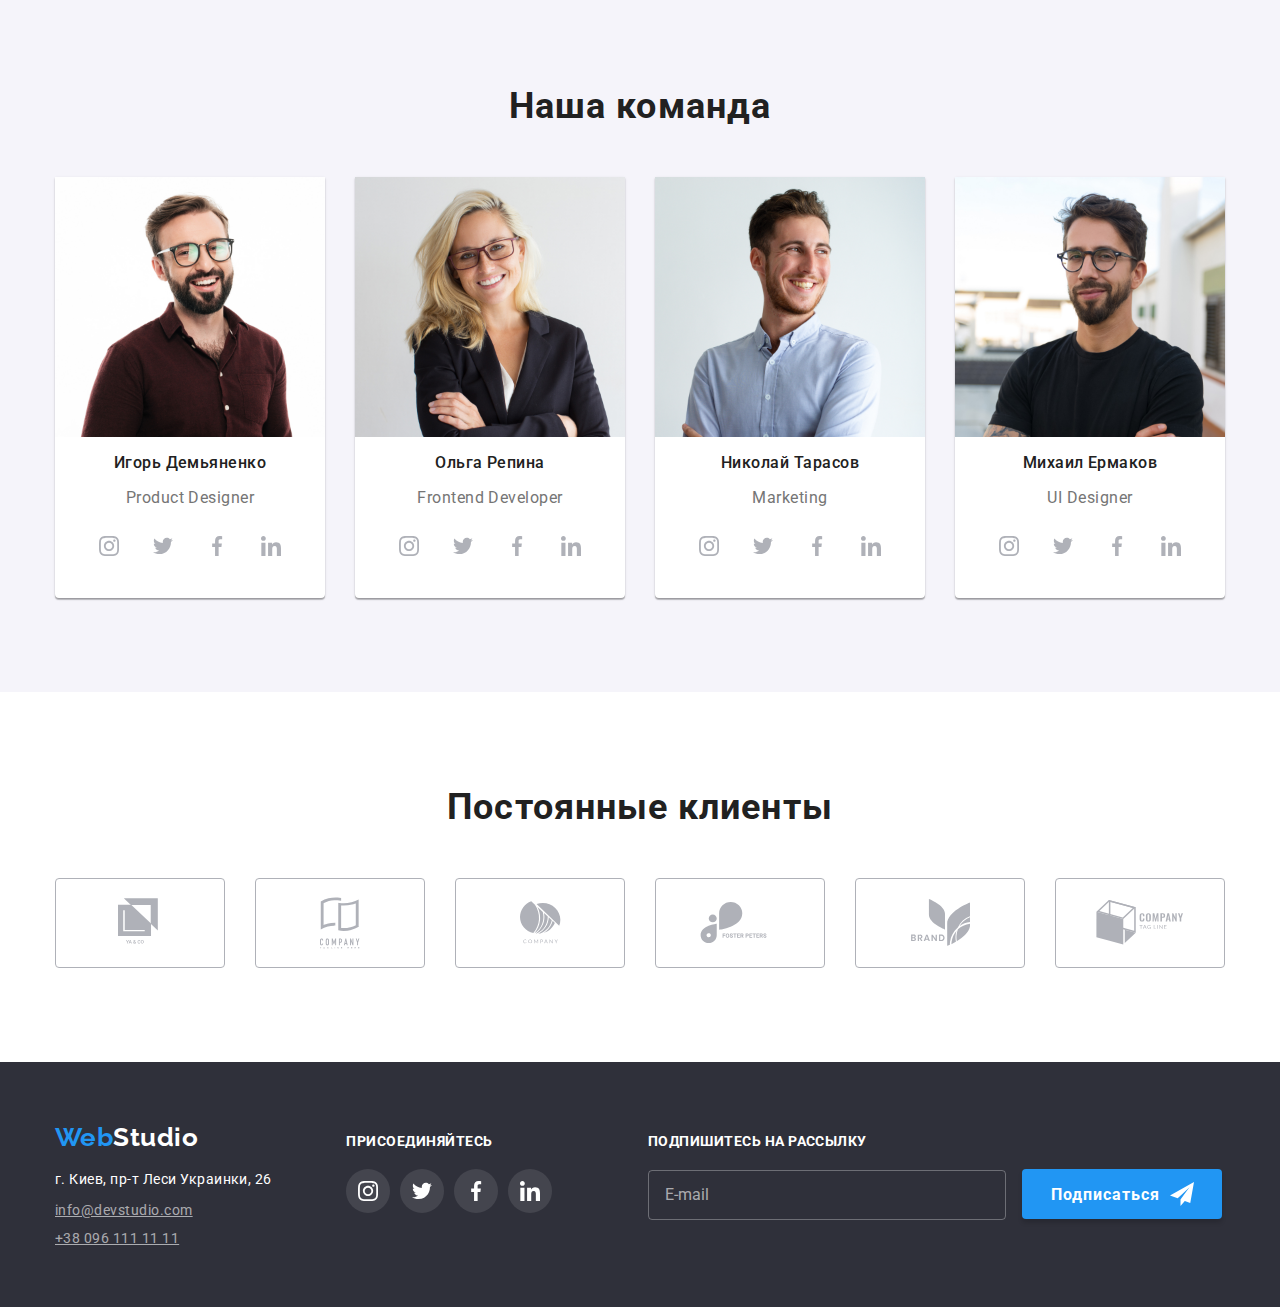
==== commit fd7d367b: "вставка классов ВЭМ" ====
--- a/index.html
+++ b/index.html
@@ -1,461 +1,467 @@
- <!DOCTYPE html>
+<!DOCTYPE html>
 <html lang="ru">
-<head>
-    <meta charset="UTF-8">
-    <meta name="viewport" content="width=device-width, initial-scale=1.0">
+  <head>
+    <meta charset="UTF-8" />
+    <meta name="viewport" content="width=device-width, initial-scale=1.0" />
     <title>Document</title>
-    <link rel="preconnect" href="https://fonts.gstatic.com">
+    <link rel="preconnect" href="https://fonts.gstatic.com" />
     <link
-        href="https://fonts.googleapis.com/css2?family=Raleway:wght@400;500;700&family=Roboto:wght@400;500;700;900&display=swap"
-        rel="stylesheet"
+      href="https://fonts.googleapis.com/css2?family=Raleway:wght@400;500;700&family=Roboto:wght@400;500;700;900&display=swap"
+      rel="stylesheet"
     />
-    <link rel="stylesheet" href="./css/modern-normalize.css">
-    <link rel="stylesheet" href="./css/style.css">
-</head>
-<body class="page">
+    <link rel="stylesheet" href="./css/modern-normalize.css" />
+    <link rel="stylesheet" href="./css/style.css" />
+    <link rel="stylesheet" href="./css/main.min.css" />
+  </head>
+  <body class="page">
     <!--Шапка-->
-    <header class="page-header">
-        <div class="container">
-            <nav class="navigation link">
-                <a href="./index.html" class="logo" lang="en"> <span class="logo-web ">Web</span>Studio</a>
-                <ul class="list link">
-                    <li class="link-item">
-                        <a href="./index.html" class="link underscore current">Студия</a>
-                        
-                    </li>
-                    <li class="link-item">
-                        <a href="./html/portfolio.html" class="link ">Портфолио</a>
-                        
-                    </li>
-                    <li class="link-item">
-                        <a href="" class="link ">Контакты</a>
-                       
-                    </li>
-                </ul>
-            </nav>
-            <ul class="list link">
-                <li class="link-item">
-                   
-                   <a href="mailto:info@devstudio.com" class="link-contacts icon-envelope">
-                        <svg width="16" height="12" fill="currentColor">
-                            <use class="icon-link" href="./images/icons.svg#envelope"></use>
-                        </svg>
-                        info@devstudio.com
-                    </a>
-                </li>
-                <li class="link-item">
-                   
-                    <a href="tell:+380961111111" class="link-contacts icon-smartphone">
-                        <svg width="10" height="16" fill="currentColor">
-                            <use href="./images/icons.svg#smartphone"></use>
-                        </svg>
-                        +38 096 111 11 11
-                    </a>
-                </li>
-            </ul>
-        </div>
+    <header class="header">
+      <div class="container header__container">
+        <nav class="navigation link">
+          <a href="./index.html" class="logo header__logo" lang="en">
+            <span class="logo__web">Web</span>
+            Studio
+          </a>
+          <ul class="list link">
+            <li class="link__item">
+              <a href="./index.html" class="link underscore current">Студия</a>
+            </li>
+            <li class="link__item">
+              <a href="./html/portfolio.html" class="link">Портфолио</a>
+            </li>
+            <li class="link__item">
+              <a href="" class="link">Контакты</a>
+            </li>
+          </ul>
+        </nav>
+        <ul class="list link">
+          <li class="link__item">
+            <a href="mailto:info@devstudio.com" class="link__contacts icon__envelope">
+              <svg width="16" height="12" fill="currentColor">
+                <use class="icon-link" href="./images/icons.svg#envelope"></use>
+              </svg>
+              info@devstudio.com
+            </a>
+          </li>
+          <li class="link__item">
+            <a href="tell:+380961111111" class="link__contacts icon__smartphone">
+              <svg width="10" height="16" fill="currentColor">
+                <use href="./images/icons.svg#smartphone"></use>
+              </svg>
+              +38 096 111 11 11
+            </a>
+          </li>
+        </ul>
+      </div>
     </header>
     <!--main-->
-    <main class="page-main">
-        <!--раздел услуг-->
-        <section class="hero">
-            <div class="container">
-                <h1 class="hero-title">Эффективные решения <br> для вашего бизнеса</h1>
-                <button type="button" class="button-primery button-cursor" data-open-modal> Заказать услугу</button>
-            </div>
-        </section>
-        <!--Раздел качеств-->
-        <section class="section-quality">
-            <div class="container">
-                <!-- <h2 class="section-title">Положительные качества </h2> -->
-                    <ul class="site-title">
-                        <li class="list-quality ">
-                          
-                            <h3 class="title">Внимание к деталям</h3>
-                            <p class="features-text">Идейные соображения, а также начало повседневной работы по формированию позиции.</p>
-                        </li>
-                        <li class="list-quality">
-                            
-                            <h3 class="title">Пунктуальность</h3>
-                            <p class="features-text">Задача организации, в особенности же рамки и место обучения кадров влечет за собой.</p>
-                        </li>
-                        <li class="list-quality">
-                            
-                            <h3 class="title">Планирование</h3>
-                            <p class="features-text">Равным образом консультация с широким активом в значительной степени обуславливает.</p>
-                        </li>
-                        <li class="list-quality">
-                            
-                            <h3 class="title">Современные технологии</h3>
-                            <p class="features-text">Значимость этих проблем настолько очевидна, что реализация плановых заданий.</p>
-                        </li>
-                    </ul>
-                
-            </div>
-        </section>
-
-        <section class="section-working">
-            <div class="container">
-                
-                    <h2 class="section-title">Чем мы занимаемся</h2>
-                    <ul class="site-title">
-                        <li class="list-img">
-                            <a href="" class="position-link">
-                                <img src="./images/програмирование.jpg" alt="програмирование" width="370" />
-                                <div class="position-div">
-                                    <p class="list-position">Десктопные приложения</p>
-                                </div>
-                            </a>
-                        </li>
-                        <li class="list-img">
-                            <a href="" class="position-link">
-                                <img src="./images/приложения.jpg" alt="приложения" width="370" />
-                                <div class="position-div">
-                                    <p class="list-position">Мобильные приложения</p>
-                                </div>
-                            </a>
-                        </li>
-                        <li class="list-img">
-                            <a href="" class="position-link">
-                                <img src="./images/цветовая-гамма.jpg" alt="цветовая-гамма" width="370" />
-                                <div class="position-div">
-                                    <p class="list-position">Дизайнерские решения</p>
-                                </div>
-                            </a>
-                        </li>
-                    </ul>
-               
-            </div>
-        </section>
-        <!--Раздел команда-->
-        <section class="section-team">
-            <div class="container">
-                    <h2 class="section-title">Наша команда</h2>
-                    <ul  class="site-title">
-                        <li class="list-img">
-                            <img src="./images/игорь-демьяненко.jpg" alt="фото-игорь-демьяненко" width="270" />
-                            <h3 class="name-title">Игорь Демьяненко</h3>
-                            <p class="name-text">Product Designer</p>
-                            <div class="div-icons">
-                                <ul class="list social-icons">
-                                    <li class="social-icons-iteam">
-                                        <a href="" class="social-icons-link" target="_blank" rel="noopener noreferrer">
-                                            <svg class="icon">
-                                                <use href="./images/icons.svg#instagram"></use>
-                                            </svg>
-                                        </a>
-                                    </li>
-                                    <li class="social-icons-iteam">
-                                        <a href="" class="social-icons-link" target="_blank" rel="noopener noreferrer">
-                                        <svg class="icon">
-                                            <use href="./images/icons.svg#twitter"></use>
-                                        </svg>
-                                        </a>
-                                    </li>
-                                    <li class="social-icons-iteam">
-                                        <a href="" class="social-icons-link" target="_blank" rel="noopener noreferrer">
-                                        <svg class="icon">
-                                            <use href="./images/icons.svg#facebook"></use>
-                                        </svg>
-                                        </a>
-                                    </li>
-                                    <li class="social-icons-iteam">
-                                        <a href="" class="social-icons-link" target="_blank" rel="noopener noreferrer">
-                                        <svg class="icon">
-                                            <use href="./images/icons.svg#linkedin"></use>
-                                        </svg>
-                                        </a>
-                                    </li>
-                                </ul>
-                            </div>
-
-                        </li>
-                        <li class="list-img">
-                            <img src="./images/ольга-репина.jpg" alt="фото-ольга-репина" width="270" />
-                            <h3 class="name-title">Ольга Репина</h3>
-                            <p class="name-text">Frontend Developer</p>
-                            <div class="div-icons">
-                                <ul class="list social-icons">
-                                    <li class="social-icons-iteam">
-                                        <a href="" class="social-icons-link" target="_blank" rel="noopener noreferrer">
-                                            <svg class="icon">
-                                                <use href="./images/icons.svg#instagram"></use>
-                                            </svg>
-                                        </a>
-                                    </li>
-                                    <li class="social-icons-iteam">
-                                        <a href="" class="social-icons-link" target="_blank" rel="noopener noreferrer">
-                                            <svg class="icon">
-                                                <use href="./images/icons.svg#twitter"></use>
-                                            </svg>
-                                        </a>
-                                    </li>
-                                    <li class="social-icons-iteam">
-                                        <a href="" class="social-icons-link" target="_blank" rel="noopener noreferrer">
-                                            <svg class="icon">
-                                                <use href="./images/icons.svg#facebook"></use>
-                                            </svg>
-                                        </a>
-                                    </li>
-                                    <li class="social-icons-iteam">
-                                        <a href="" class="social-icons-link" target="_blank" rel="noopener noreferrer">
-                                            <svg class="icon">
-                                                <use href="./images/icons.svg#linkedin"></use>
-                                            </svg>
-                                        </a>
-                                    </li>
-                                </ul>
-                            </div>
-                        </li>
-                        <li class="list-img">
-                            <img src="./images/николай-тарасов.jpg" alt="фото-николай-тарасов" width="270" />
-                            <h3 class="name-title">Николай Тарасов</h3>
-                            <p class="name-text">Marketing</p>
-                            <div class="div-icons">
-                                <ul class="list social-icons">
-                                    <li class="social-icons-iteam">
-                                        <a href="" class="social-icons-link" target="_blank" rel="noopener noreferrer">
-                                            <svg class="icon">
-                                                <use href="./images/icons.svg#instagram"></use>
-                                            </svg>
-                                        </a>
-                                    </li>
-                                    <li class="social-icons-iteam">
-                                        <a href="" class="social-icons-link" target="_blank" rel="noopener noreferrer">
-                                            <svg class="icon">
-                                                <use href="./images/icons.svg#twitter"></use>
-                                            </svg>
-                                        </a>
-                                    </li>
-                                    <li class="social-icons-iteam">
-                                        <a href="" class="social-icons-link" target="_blank" rel="noopener noreferrer">
-                                            <svg class="icon">
-                                                <use href="./images/icons.svg#facebook"></use>
-                                            </svg>
-                                        </a>
-                                    </li>
-                                    <li class="social-icons-iteam">
-                                        <a href="" class="social-icons-link" target="_blank" rel="noopener noreferrer">
-                                            <svg class="icon">
-                                                <use href="./images/icons.svg#linkedin"></use>
-                                            </svg>
-                                        </a>
-                                    </li>
-                                </ul>
-                            </div>
-                        </li>
-                        <li class="list-img">
-                            <img src="./images/михаил-ермаков.jpg" alt="фото-михаил-ермаков" width="270" />
-                            <h3 class="name-title">Михаил Ермаков</h3>
-                            <p class="name-text">UI Designer</p>
-                            <div class="div-icons">
-                                <ul class="list social-icons">
-                                    <li class="social-icons-iteam">
-                                        <a href="" class="social-icons-link" target="_blank" rel="noopener noreferrer">
-                                            <svg class="icon">
-                                                <use href="./images/icons.svg#instagram"></use>
-                                            </svg>
-                                        </a>
-                                    </li>
-                                    <li class="social-icons-iteam">
-                                        <a href="" class="social-icons-link" target="_blank" rel="noopener noreferrer">
-                                            <svg class="icon">
-                                                <use href="./images/icons.svg#twitter"></use>
-                                            </svg>
-                                        </a>
-                                    </li>
-                                    <li class="social-icons-iteam">
-                                        <a href="" class="social-icons-link" target="_blank" rel="noopener noreferrer">
-                                            <svg class="icon">
-                                                <use href="./images/icons.svg#facebook"></use>
-                                            </svg>
-                                        </a>
-                                    </li>
-                                    <li class="social-icons-iteam">
-                                        <a href="" class="social-icons-link" target="_blank" rel="noopener noreferrer">
-                                            <svg class="icon">
-                                                <use href="./images/icons.svg#linkedin"></use>
-                                            </svg>
-                                        </a>
-                                    </li>
-                                </ul>
-                            </div>
-                        </li>
-                    </ul>
-                 </div>
-        </section>
-        <!-- секция постоянные клиенты -->
-        <section class="section-clients">
-            <div class="container">
-                 <h2 class="section-title">Постоянные клиенты</h2>
-                <div class="">
-                   <ul class="site-title ">
-                       <li class="list-clients">
-                           <a href="" class="clients-section-link" target="_blank" rel="noopener noreferrer">
-                               <svg class="icon" width="44px" height="49px">
-                                   <use href="./images/icons.svg#logo-1"></use>
-                               </svg>
-                           </a>
-                       </li>
-                       <li class="list-clients">
-                           <a href="" class="clients-section-link" target="_blank" rel="noopener noreferrer">
-                               <svg class="icon" width="40px" height="52px">
-                                   <use href="./images/icons.svg#logo-2"></use>
-                               </svg>
-                           </a>
-                       </li>
-                       <li class="list-clients">
-                           <a href="" class="clients-section-link" target="_blank" rel="noopener noreferrer">
-                               <svg class="icon" width="41px" height="43px">
-                                   <use href="./images/icons.svg#logo-3"></use>
-                               </svg>
-                           </a>
-                       </li>
-                       <li class="list-clients">
-                           <a href="" class="clients-section-link" target="_blank" rel="noopener noreferrer">
-                               <svg class="icon" width="80px" height="42px">
-                                   <use href="./images/icons.svg#logo-4"></use>
-                               </svg>
-                           </a>
-                       </li>
-                       <li class="list-clients">
-                           <a href="" class="clients-section-link" target="_blank" rel="noopener noreferrer">
-                               <svg class="icon" width="59px" height="47px">
-                                   <use href="./images/icons.svg#logo-5"></use>
-                               </svg>
-                           </a>
-                       </li>
-                       <li class="list-clients">
-                           <a href="" class="clients-section-link" target="_blank" rel="noopener noreferrer">
-                               <svg class="icon" width="88px" height="45px">
-                                   <use href="./images/icons.svg#logo-6"></use>
-                               </svg>
-                           </a>
-                       </li>
-                   </ul>
-                    
+    <main class="main">
+      <!--раздел услуг-->
+      <section class="hero">
+        <div class="container">
+          <h1 class="hero__title">
+            Эффективные решения <br />
+            для вашего бизнеса
+          </h1>
+          <button type="button" class="button button__primery button__cursor" data-open-modal>Заказать услугу</button>
+        </div>
+      </section>
+      <!--Раздел качеств-->
+      <section class="quality">
+        <div class="container">
+          <!-- <h2 class="title__section">Положительные качества </h2> -->
+          <ul class="list main__list">
+            <li class="quality__list">
+              <h3 class="list__title">Внимание к деталям</h3>
+              <p class="quality__text">
+                Идейные соображения, а также начало повседневной работы по формированию позиции.
+              </p>
+            </li>
+            <li class="quality__list">
+              <h3 class="list__title">Пунктуальность</h3>
+              <p class="quality__text">
+                Задача организации, в особенности же рамки и место обучения кадров влечет за собой.
+              </p>
+            </li>
+            <li class="quality__list">
+              <h3 class="list__title">Планирование</h3>
+              <p class="quality__text">
+                Равным образом консультация с широким активом в значительной степени обуславливает.
+              </p>
+            </li>
+            <li class="quality__list">
+              <h3 class="list__title">Современные технологии</h3>
+              <p class="quality__text">Значимость этих проблем настолько очевидна, что реализация плановых заданий.</p>
+            </li>
+          </ul>
+        </div>
+      </section>
+      <!-- Раздел работы -->
+      <section class="works">
+        <div class="container">
+          <h2 class="title__section">Чем мы занимаемся</h2>
+          <ul class="list main__list">
+            <li class="works__list">
+              <a href="" class="">
+                <img src="./images/програмирование.jpg" alt="програмирование" width="370" />
+                <div class="works__div">
+                  <p class="works__div--content">Десктопные приложения</p>
                 </div>
-            </div>
-        </section>
+              </a>
+            </li>
+            <li class="works__list">
+              <a href="" class="">
+                <img src="./images/приложения.jpg" alt="приложения" width="370" />
+                <div class="works__div">
+                  <p class="works__div--content">Мобильные приложения</p>
+                </div>
+              </a>
+            </li>
+            <li class="works__list">
+              <a href="" class="">
+                <img src="./images/цветовая-гамма.jpg" alt="цветовая-гамма" width="370" />
+                <div class="works__div">
+                  <p class="works__div--content">Дизайнерские решения</p>
+                </div>
+              </a>
+            </li>
+          </ul>
+        </div>
+      </section>
+      <!--Раздел команда-->
+      <section class="team">
+        <div class="container">
+          <h2 class="title__section">Наша команда</h2>
+          <ul class="list main__list">
+            <li class="team__list">
+              <img src="./images/игорь-демьяненко.jpg" alt="фото-игорь-демьяненко" width="270" />
+              <h3 class="team__title">Игорь Демьяненко</h3>
+              <p class="team__text">Product Designer</p>
+              <div class="team__icons">
+                <ul class="list social-icons">
+                  <li class="social-icons__iteam">
+                    <a href="" class="social-icons__link" target="_blank" rel="noopener noreferrer">
+                      <svg class="icon">
+                        <use href="./images/icons.svg#instagram"></use>
+                      </svg>
+                    </a>
+                  </li>
+                  <li class="social-icons__iteam">
+                    <a href="" class="social-icons__link" target="_blank" rel="noopener noreferrer">
+                      <svg class="icon">
+                        <use href="./images/icons.svg#twitter"></use>
+                      </svg>
+                    </a>
+                  </li>
+                  <li class="social-icons__iteam">
+                    <a href="" class="social-icons__link" target="_blank" rel="noopener noreferrer">
+                      <svg class="icon">
+                        <use href="./images/icons.svg#facebook"></use>
+                      </svg>
+                    </a>
+                  </li>
+                  <li class="social-icons__iteam">
+                    <a href="" class="social-icons__link" target="_blank" rel="noopener noreferrer">
+                      <svg class="icon">
+                        <use href="./images/icons.svg#linkedin"></use>
+                      </svg>
+                    </a>
+                  </li>
+                </ul>
+              </div>
+            </li>
+            <li class="team__list">
+              <img src="./images/ольга-репина.jpg" alt="фото-ольга-репина" width="270" />
+              <h3 class="team__title">Ольга Репина</h3>
+              <p class="team__text">Frontend Developer</p>
+              <div class="team__icons">
+                <ul class="list social-icons">
+                  <li class="social-icons__iteam">
+                    <a href="" class="social-icons__link" target="_blank" rel="noopener noreferrer">
+                      <svg class="icon">
+                        <use href="./images/icons.svg#instagram"></use>
+                      </svg>
+                    </a>
+                  </li>
+                  <li class="social-icons__iteam">
+                    <a href="" class="social-icons__link" target="_blank" rel="noopener noreferrer">
+                      <svg class="icon">
+                        <use href="./images/icons.svg#twitter"></use>
+                      </svg>
+                    </a>
+                  </li>
+                  <li class="social-icons__iteam">
+                    <a href="" class="social-icons__link" target="_blank" rel="noopener noreferrer">
+                      <svg class="icon">
+                        <use href="./images/icons.svg#facebook"></use>
+                      </svg>
+                    </a>
+                  </li>
+                  <li class="social-icons__iteam">
+                    <a href="" class="social-icons__link" target="_blank" rel="noopener noreferrer">
+                      <svg class="icon">
+                        <use href="./images/icons.svg#linkedin"></use>
+                      </svg>
+                    </a>
+                  </li>
+                </ul>
+              </div>
+            </li>
+            <li class="team__list">
+              <img src="./images/николай-тарасов.jpg" alt="фото-николай-тарасов" width="270" />
+              <h3 class="team__title">Николай Тарасов</h3>
+              <p class="team__text">Marketing</p>
+              <div class="team__icons">
+                <ul class="list social-icons">
+                  <li class="social-icons__iteam">
+                    <a href="" class="social-icons__link" target="_blank" rel="noopener noreferrer">
+                      <svg class="icon">
+                        <use href="./images/icons.svg#instagram"></use>
+                      </svg>
+                    </a>
+                  </li>
+                  <li class="social-icons__iteam">
+                    <a href="" class="social-icons__link" target="_blank" rel="noopener noreferrer">
+                      <svg class="icon">
+                        <use href="./images/icons.svg#twitter"></use>
+                      </svg>
+                    </a>
+                  </li>
+                  <li class="social-icons__iteam">
+                    <a href="" class="social-icons__link" target="_blank" rel="noopener noreferrer">
+                      <svg class="icon">
+                        <use href="./images/icons.svg#facebook"></use>
+                      </svg>
+                    </a>
+                  </li>
+                  <li class="social-icons__iteam">
+                    <a href="" class="social-icons__link" target="_blank" rel="noopener noreferrer">
+                      <svg class="icon">
+                        <use href="./images/icons.svg#linkedin"></use>
+                      </svg>
+                    </a>
+                  </li>
+                </ul>
+              </div>
+            </li>
+            <li class="team__list">
+              <img src="./images/михаил-ермаков.jpg" alt="фото-михаил-ермаков" width="270" />
+              <h3 class="team__title">Михаил Ермаков</h3>
+              <p class="team__text">UI Designer</p>
+              <div class="team__icons">
+                <ul class="list social-icons">
+                  <li class="social-icons__iteam">
+                    <a href="" class="social-icons__link" target="_blank" rel="noopener noreferrer">
+                      <svg class="icon">
+                        <use href="./images/icons.svg#instagram"></use>
+                      </svg>
+                    </a>
+                  </li>
+                  <li class="social-icons__iteam">
+                    <a href="" class="social-icons__link" target="_blank" rel="noopener noreferrer">
+                      <svg class="icon">
+                        <use href="./images/icons.svg#twitter"></use>
+                      </svg>
+                    </a>
+                  </li>
+                  <li class="social-icons__iteam">
+                    <a href="" class="social-icons__link" target="_blank" rel="noopener noreferrer">
+                      <svg class="icon">
+                        <use href="./images/icons.svg#facebook"></use>
+                      </svg>
+                    </a>
+                  </li>
+                  <li class="social-icons__iteam">
+                    <a href="" class="social-icons__link" target="_blank" rel="noopener noreferrer">
+                      <svg class="icon">
+                        <use href="./images/icons.svg#linkedin"></use>
+                      </svg>
+                    </a>
+                  </li>
+                </ul>
+              </div>
+            </li>
+          </ul>
+        </div>
+      </section>
+      <!-- секция постоянные клиенты -->
+      <section class="clients">
+        <div class="container">
+          <h2 class="title__section">Постоянные клиенты</h2>
+          <div class="">
+            <ul class="list main__list">
+              <li class="list-clients">
+                <a href="" class="clients__link" target="_blank" rel="noopener noreferrer">
+                  <svg class="clients__icon" width="44px" height="49px">
+                    <use href="./images/icons.svg#logo-1"></use>
+                  </svg>
+                </a>
+              </li>
+              <li class="list-clients">
+                <a href="" class="clients__link" target="_blank" rel="noopener noreferrer">
+                  <svg class="clients__icon" width="40px" height="52px">
+                    <use href="./images/icons.svg#logo-2"></use>
+                  </svg>
+                </a>
+              </li>
+              <li class="list-clients">
+                <a href="" class="clients__link" target="_blank" rel="noopener noreferrer">
+                  <svg class="clients__icon" width="41px" height="43px">
+                    <use href="./images/icons.svg#logo-3"></use>
+                  </svg>
+                </a>
+              </li>
+              <li class="list-clients">
+                <a href="" class="clients__link" target="_blank" rel="noopener noreferrer">
+                  <svg class="clients__icon" width="80px" height="42px">
+                    <use href="./images/icons.svg#logo-4"></use>
+                  </svg>
+                </a>
+              </li>
+              <li class="list-clients">
+                <a href="" class="clients__link" target="_blank" rel="noopener noreferrer">
+                  <svg class="clients__icon" width="59px" height="47px">
+                    <use href="./images/icons.svg#logo-5"></use>
+                  </svg>
+                </a>
+              </li>
+              <li class="list-clients">
+                <a href="" class="icon clients__link" target="_blank" rel="noopener noreferrer">
+                  <svg class="clients__icon" width="88px" height="45px">
+                    <use href="./images/icons.svg#logo-6"></use>
+                  </svg>
+                </a>
+              </li>
+            </ul>
+          </div>
+        </div>
+      </section>
     </main>
     <!--Подвал-->
     <footer class="page-footer">
-        <div class="container">
-            <div class="card-footer div-address">
-                <a href="./index.html" class="logo link-footer" lang="en"> <span class="logo-web ">Web</span>Studio</a>
-                <address class="address">
-                <ul  class="site-footer">
-                        <li class="list-footer"><a href="https://goo.gl/maps/cqF2YYgnsSgprehL9" target="_blank" rel="noreferrer noopener" class="text-address">г. Киев, пр-т Леси Украинки, 26</a></li>
-                        <li class="list-footer"><a href="mailto:info@devstudio.com" class="link-contacts">info@devstudio.com</a> </li>
-                        <li class="list-footer"><a href="teii:+380961111111" class="link-contacts">+38 096 111 11 11</a> </li>
-                    </ul>
-                </address>
-            </div>
-            <div class="card-footer div-icons">
-                <h3 class="title">присоединяйтесь</h3>
-                <ul class="list social-icons">
-                    <li class="social-icons-iteam">
-                        <a href="" class="social-icons-link" target="_blank" rel="noopener noreferrer">
-                            <svg class="icon">
-                                <use href="./images/icons.svg#instagram"></use>
-                            </svg>
-                        </a>
-                    </li>
-                    <li class="social-icons-iteam">
-                        <a href="" class="social-icons-link" target="_blank" rel="noopener noreferrer">
-                            <svg class="icon">
-                                <use href="./images/icons.svg#twitter"></use>
-                            </svg>
-                        </a>
-                    </li>
-                    <li class="social-icons-iteam">
-                        <a href="" class="social-icons-link" target="_blank" rel="noopener noreferrer">
-                            <svg class="icon">
-                                <use href="./images/icons.svg#facebook"></use>
-                            </svg>
-                        </a>
-                    </li>
-                    <li class="social-icons-iteam">
-                        <a href="" class="social-icons-link" target="_blank" rel="noopener noreferrer">
-                            <svg class="icon">
-                                <use href="./images/icons.svg#linkedin"></use>
-                            </svg>
-                        </a>
-                    </li>
-                </ul>
-            </div>
-            <div class="card-footer div-mailling">
-                <h3 class="title">подпишитесь на рассылку</h3>
-                <form >
-                    <input class="form-field" type="email" name="E-mail" placeholder="E-mail" required>
-                    <button class="form-button" type="submit">
-                        Подписаться
-                        <svg class="icon" fill="#fff" width="24">
-                            <use href="./images/icons.svg#fly"></use>
-                        </svg>
-                    </button>
-                </form>
-            </div>
-        </div>
-
+      <div class="container">
+        <div class="card-footer div-address">
+          <a href="./index.html" class="logo link-footer" lang="en"> <span class="logo__web">Web</span>Studio</a>
+          <address class="address">
+            <ul class="site-footer">
+              <li class="list-footer">
+                <a
+                  href="https://goo.gl/maps/cqF2YYgnsSgprehL9"
+                  target="_blank"
+                  rel="noreferrer noopener"
+                  class="text-address"
+                  >г. Киев, пр-т Леси Украинки, 26</a
+                >
+              </li>
+              <li class="list-footer">
+                <a href="mailto:info@devstudio.com" class="link-contacts">info@devstudio.com</a>
+              </li>
+              <li class="list-footer"><a href="teii:+380961111111" class="link-contacts">+38 096 111 11 11</a></li>
+            </ul>
+          </address>
+        </div>
+        <div class="card-footer div-icons">
+          <h3 class="list__title">присоединяйтесь</h3>
+          <ul class="list social-icons">
+            <li class="social-icons__iteam">
+              <a href="" class="social-icons__link" target="_blank" rel="noopener noreferrer">
+                <svg class="icon">
+                  <use href="./images/icons.svg#instagram"></use>
+                </svg>
+              </a>
+            </li>
+            <li class="social-icons__iteam">
+              <a href="" class="social-icons__link" target="_blank" rel="noopener noreferrer">
+                <svg class="icon">
+                  <use href="./images/icons.svg#twitter"></use>
+                </svg>
+              </a>
+            </li>
+            <li class="social-icons__iteam">
+              <a href="" class="social-icons__link" target="_blank" rel="noopener noreferrer">
+                <svg class="icon">
+                  <use href="./images/icons.svg#facebook"></use>
+                </svg>
+              </a>
+            </li>
+            <li class="social-icons__iteam">
+              <a href="" class="social-icons__link" target="_blank" rel="noopener noreferrer">
+                <svg class="icon">
+                  <use href="./images/icons.svg#linkedin"></use>
+                </svg>
+              </a>
+            </li>
+          </ul>
+        </div>
+        <div class="card-footer div-mailling">
+          <h3 class="list__title">подпишитесь на рассылку</h3>
+          <form>
+            <input class="form-field" type="email" name="E-mail" placeholder="E-mail" required />
+            <button class="form-button" type="submit">
+              Подписаться
+              <svg class="icon" fill="#fff" width="24">
+                <use href="./images/icons.svg#fly"></use>
+              </svg>
+            </button>
+          </form>
+        </div>
+      </div>
     </footer>
     <!-- модальное окно -->
     <div class="backdrop is-hidden" data-backdrop>
-        <div class="modal">
-            <button type="button" class="modal-button" data-close-modal>
-                <svg class="icon-modal" >
-                    <use href="./images/icons.svg#close"></use>
-                </svg>
-            </button>
-            <p class="model-title">Оставьте свои данные, мы вам перезвоним</p>
-            <form class="form"  autocomplete="off">
-                    <label class="form-label">
-                        <span>Имя</span> 
-                        <input class="form-field-model" type="text" name="user-name" />
-                        <svg class="icon-label">
-                            <use href="./images/icons.svg#person"></use>
-                        </svg>
-                    </label>
-               
-                <label class="form-label">
-                    <span>Телефон</span>
-                    <input class="form-field-model" type="text" name="user-phone"/>
-                    <svg class="icon-label">
-                        <use href="./images/icons.svg#phone"></use>
-                    </svg>
-                </label>
-                <label class="form-label">
-                    <span>Почта</span>
-                    <input class="form-field-model" type="email" name="user-mail" pattern="[A-Za-z]^[ 0-9]+$" required/>
-                    <svg class="icon-label">
-                        <use href="./images/icons.svg#letter"></use>
-                    </svg>
-                </label>
-                <label class="form-label">
-                    <span>Комментарий</span>
-                    <textarea class="form-field-model form-text" name="user-coment" rows="7" placeholder="Введите текст" required></textarea>
-                </label>
-                <label class="form-label-check">
-                    <input class="form-field-check" type="checkbox" name="user-agree" value="agree" required/>
-                    <span class="icon-check"></span>
-                    <span class="agree-text">
-                        Соглашаюсь с рассылкой и принимаю
-                        <a href="" class="">Условия договора</a>
-                    </span>
-                   
-                </label>
-                <button 
-                    class="button-modal" 
-                    type="submit" 
-                    disabled>
-                    Отправить
-                </button>
-            </form>
-        </div>
+      <div class="modal">
+        <button type="button" class="modal-button" data-close-modal>
+          <svg class="icon-modal">
+            <use href="./images/icons.svg#close"></use>
+          </svg>
+        </button>
+        <p class="model-title">Оставьте свои данные, мы вам перезвоним</p>
+        <form class="form" autocomplete="off">
+          <label class="form-label">
+            <span>Имя</span>
+            <input class="form-field-model" type="text" name="user-name" />
+            <svg class="icon-label">
+              <use href="./images/icons.svg#person"></use>
+            </svg>
+          </label>
 
-        <script src="./js/modal.js"></script>        
+          <label class="form-label">
+            <span>Телефон</span>
+            <input class="form-field-model" type="text" name="user-phone" />
+            <svg class="icon-label">
+              <use href="./images/icons.svg#phone"></use>
+            </svg>
+          </label>
+          <label class="form-label">
+            <span>Почта</span>
+            <input class="form-field-model" type="email" name="user-mail" pattern="[A-Za-z]^[ 0-9]+$" required />
+            <svg class="icon-label">
+              <use href="./images/icons.svg#letter"></use>
+            </svg>
+          </label>
+          <label class="form-label">
+            <span>Комментарий</span>
+            <textarea
+              class="form-field-model form-text"
+              name="user-coment"
+              rows="7"
+              placeholder="Введите текст"
+              required
+            ></textarea>
+          </label>
+          <label class="form-label-check">
+            <input class="form-field-check" type="checkbox" name="user-agree" value="agree" required />
+            <span class="icon-check"></span>
+            <span class="agree-text">
+              Соглашаюсь с рассылкой и принимаю
+              <a href="" class="">Условия договора</a>
+            </span>
+          </label>
+          <button class="button-modal" type="submit" disabled>Отправить</button>
+        </form>
+      </div>
+
+      <script src="./js/modal.js"></script>
     </div>
-</body>
+  </body>
 </html>
-
-
--- a/css/style.css
+++ b/css/style.css
@@ -39,15 +39,53 @@
   margin-left: auto;
   margin-right: auto;
 }
-.page-header .navigation {
+
+/* заголовки h3*/
+.list__title {
+  font-weight: bold;
+  font-size: 14px;
+  line-height: 1.14;
+  text-transform: uppercase;
+  color: var(--title-text-color);
+}
+/* заголовки h2 */
+.title__section {
+  font-weight: bold;
+  font-size: 36px;
+  line-height: 42px;
+  letter-spacing: 0.03em;
+  color: var(--title-text-color);
+  margin-top: 0;
+  margin-bottom: 50px;
+  display: flex;
+  justify-content: center;
+}
+/* позиционирование секций (списки)*/
+.site-title {
+  list-style-type: none;
+  display: flex;
+  padding-left: 0;
+  margin-top: 0;
+  margin-bottom: 0;
+}
+/* header */
+.navigation {
   display: flex;
   align-items: center;
   margin-right: auto;
 }
-.page-header .container {
+.header {
+  border-bottom: 1px solid #e9e2e2;
+  padding-top: 24px;
+  padding-bottom: 25px;
+}
+.header__container {
   display: flex;
   align-items: center;
   justify-content: flex-end;
+}
+.header__logo {
+  margin-right: 93px;
 }
 
 /* логотип */
@@ -60,25 +98,10 @@
   line-height: 1.19;
   text-decoration: none;
 }
-.page-header {
-  border-bottom: 1px solid #e9e2e2;
-  padding-top: 24px;
-  padding-bottom: 25px;
-}
-.page-header .logo {
-  margin-right: 93px;
-}
-.logo-web {
+.logo__web {
   color: var(--accent-text-color);
 }
-
 /* навигация по сайту */
-.link-item svg {
-  /* margin: 0; */
-  margin-right: 10px;
-  cursor: pointer;
-}
-
 .link {
   position: relative;
   text-decoration: none;
@@ -94,10 +117,32 @@
   align-items: center;
   transition: color 250ms cubic-bezier(0.4, 0, 0.2, 1);
 }
-.link-item {
+.link:hover,
+.link:focus {
+  color: var(--accent-text-color);
+}
+/* навигация по списку */
+.link__item {
   display: block;
 }
-
+.link__item svg {
+  margin-right: 10px;
+  cursor: pointer;
+}
+.link__item:not(:last-child) {
+  margin-right: 50px;
+}
+/* навигация по контактам */
+.link__contacts {
+  text-decoration: none;
+  color: var(--link-text-kontacts);
+  transition: color 250ms cubic-bezier(0.4, 0, 0.2, 1);
+}
+
+.link__contacts:focus,
+.link__contacts:hover {
+  color: var(--accent-text-color);
+}
 /* подчеркивание навигации */
 .underscore {
   position: relative;
@@ -121,28 +166,8 @@
 .current {
   color: var(--accent-text-color);
 }
-/*  */
-.link:hover,
-.link:focus {
-  color: var(--accent-text-color);
-}
-.link-item:not(:last-child) {
-  margin-right: 50px;
-}
-
-/* навигация по контактам */
-.link-contacts {
-  text-decoration: none;
-  color: var(--link-text-kontacts);
-  transition: color 250ms cubic-bezier(0.4, 0, 0.2, 1);
-}
-
-.link-contacts:focus,
-.link-contacts:hover {
-  color: var(--accent-text-color);
-}
-
-/* главый заголовок */
+
+/* раздел услуги  */
 .hero {
   background-color: var(--hero-footer-background-color);
   color: #ffffff;
@@ -156,8 +181,7 @@
   margin-right: auto;
   margin-left: auto;
 }
-
-.hero-title {
+.hero__title {
   font-style: normal;
   font-weight: 900;
   line-height: 1.36;
@@ -165,9 +189,9 @@
   margin-bottom: 30px;
   margin-top: 0;
 }
-
 /* кнопки */
-.button-primery {
+/*кнопка для страницы студио */
+.button__primery {
   font-family: Roboto;
   font-weight: bold;
   font-size: 16px;
@@ -182,10 +206,12 @@
   color: #ffffff;
   padding: 10px 32px;
 }
-.button-cursor {
-  cursor: pointer;
-}
-.filter-button {
+.button__cursor {
+  cursor: pointer;
+}
+
+/*кнопки для страницы портфолио */
+.button__filter {
   background: var(--button-background-color);
   border-radius: 4px;
   font-family: Roboto;
@@ -201,35 +227,70 @@
   transition-duration: 250ms;
   transition-timing-function: cubic-bezier(0.4, 0, 0.2, 1);
 }
-
-.filter-button:focus,
-.filter-button:hover {
+.button__filter:focus,
+.button__filter:hover {
   background-color: var(--accent-text-color);
   color: var(--button-text-color-hover-focus);
   box-sizing: border-box;
   box-shadow: 0px 1px 1px rgba(0, 0, 0, 0.12), 0px 4px 4px rgba(0, 0, 0, 0.06), 1px 4px 6px rgba(0, 0, 0, 0.16);
 }
 
-/* заголовки */
-.title {
-  font-weight: bold;
+/*  секция услуги */
+.quality {
+  padding-top: 94px;
+  padding-bottom: 94px;
+}
+.quality__list {
+  max-width: 270px;
+}
+.quality__list::before {
+  display: flex;
+  content: '';
+  height: 120px;
+  background-color: #f5f4fa;
+  background-size: auto;
+  background-repeat: no-repeat;
+  background-position: center;
+}
+.quality__list:nth-child(1):before {
+  background-image: url(../images/icons/antenna.svg);
+}
+.quality__list:nth-child(2):before {
+  background-image: url(../images/icons/clock.svg);
+}
+.quality__list:nth-child(3):before {
+  background-image: url(../images/icons/diagram.svg);
+}
+.quality__list:nth-child(4):before {
+  background-image: url(../images/icons/astronaut.svg);
+}
+.quality__text {
+  font-weight: normal;
   font-size: 14px;
-  line-height: 1.14;
-  text-transform: uppercase;
-  color: var(--title-text-color);
-}
-.site-title {
-  list-style-type: none;
-  display: flex;
-  padding-left: 0;
+  line-height: 1.71;
+  margin-top: 10px;
+  margin-bottom: 0;
+  width: 270px;
+  height: 75px;
+}
+
+/* марджины в списках секций*/
+.quality__list:not(:last-child),
+.works__list:not(:last-child),
+.team__list:not(:last-child) {
+  margin-right: 30px;
+}
+
+/* секция работы */
+.works {
   margin-top: 0;
   margin-bottom: 0;
-}
-
-.position-div {
+  padding-bottom: 94px;
+}
+.works__div {
   position: relative;
 }
-.list-position {
+.works__div--content {
   content: '';
   display: flex;
   position: absolute;
@@ -249,91 +310,21 @@
   text-align: center;
   padding-top: 27px;
 }
-
-.section-quality {
+/* секция команда */
+.team {
   padding-top: 94px;
   padding-bottom: 94px;
-}
-.list-quality::before {
-  display: flex;
-  content: '';
-  height: 120px;
   background-color: #f5f4fa;
-  background-size: auto;
-  background-repeat: no-repeat;
-  background-position: center;
-}
-.list-quality:nth-child(1):before {
-  background-image: url(../images/icons/antenna.svg);
-}
-.list-quality:nth-child(2):before {
-  background-image: url(../images/icons/clock.svg);
-}
-.list-quality:nth-child(3):before {
-  background-image: url(../images/icons/diagram.svg);
-}
-.list-quality:nth-child(4):before {
-  background-image: url(../images/icons/astronaut.svg);
-}
-
-.list-quality {
-  max-width: 270px;
-}
-
-.list-quality:not(:last-child),
-.list-img:not(:last-child) {
-  margin-right: 30px;
-}
-
-/* секция работы */
-.section-working {
-  margin-top: 0;
-  margin-bottom: 0;
-  padding-bottom: 94px;
-}
-.section-team {
-  padding-top: 94px;
-  padding-bottom: 94px;
-}
-.section-team .list-img {
+}
+.team__list {
   max-width: 370px;
   background-color: #ffffff;
   box-shadow: 0px 1px 3px rgba(0, 0, 0, 0.12), 0px 1px 1px rgba(0, 0, 0, 0.14), 0px 2px 1px rgba(0, 0, 0, 0.2);
   border-radius: 0px 0px 4px 4px;
 }
-.div-icons {
-  padding-bottom: 30px;
-}
-
-/* обзацы */
-.features-text {
-  font-weight: normal;
-  font-size: 14px;
-  line-height: 1.71;
-  margin-top: 10px;
-  margin-bottom: 0;
-  width: 270px;
-  height: 75px;
-}
-
-/* заголовки h2 */
-.section-title {
-  font-weight: bold;
-  font-size: 36px;
-  line-height: 42px;
-  letter-spacing: 0.03em;
-  color: var(--title-text-color);
-  margin-top: 0;
-  margin-bottom: 50px;
-  display: flex;
-  justify-content: center;
-}
 
 /* Данные руководителей */
-.section-team {
-  background-color: #f5f4fa;
-}
-.name-title {
+.team__title {
   font-weight: 500;
   font-size: 16px;
   line-height: 1.19;
@@ -341,27 +332,30 @@
   display: flex;
   justify-content: center;
 }
-.name-text {
+.team__text {
   font-weight: normal;
   font-size: 16px;
   line-height: 1.19;
   display: flex;
   justify-content: center;
 }
-.social-icons .icon {
+/* иконки сетей */
+.team__icons {
+  display: flex;
+  justify-content: center;
+  padding-bottom: 30px;
+}
+.icon {
   width: 20px;
   height: 20px;
   fill: #afb1b8;
   transition: fill 250ms cubic-bezier(0.4, 0, 0.2, 1);
 }
-.div-icons {
-  display: flex;
-  justify-content: center;
-}
-.social-icons-iteam + .social-icons-iteam {
+
+.social-icons__iteam + .social-icons__iteam {
   margin-left: 10px;
 }
-.section-team .social-icons-link {
+.social-icons__link {
   display: flex;
   justify-content: center;
   align-items: center;
@@ -375,40 +369,40 @@
   transition-timing-function: cubic-bezier(0.4, 0, 0.2, 1);
 }
 
-.social-icons-link:hover .icon,
-.social-icons-link:focus .icon {
+.social-icons__link:hover .icon,
+.social-icons__link:focus .icon {
   fill: var(--button-text-color-hover-focus);
 }
-.social-icons-link:hover,
-.social-icons-link:focus {
+.social-icons__link:hover,
+.social-icons__link:focus {
   background-color: var(--accent-text-color);
 }
 /* секция клиенты */
-.section-clients {
+.clients {
   padding-top: 94px;
   padding-bottom: 94px;
 }
-.section-clients .section-title {
+.clients .section-title {
   margin-bottom: 50px;
 }
-.clients {
+/* .clients {
   display: inline-flex;
   flex-basis: calc(100% - 30px);
   flex-wrap: wrap;
-}
+} */
 
 .list-clients:not(:last-child) {
   margin-right: 30px;
 }
 
 /* постоянные клиенты */
-.icon {
+.clients__icon {
   fill: #afb1b8;
   margin: auto;
   transition: fill 250ms cubic-bezier(0.4, 0, 0.2, 1);
 }
 
-.clients-section-link {
+.clients__link {
   display: flex;
   width: 170px;
   height: 90px;
@@ -418,12 +412,12 @@
   border-radius: 4px;
   transition: border-color 250ms cubic-bezier(0.4, 0, 0.2, 1);
 }
-.clients-section-link:hover .icon,
-.clients-section-link:focus .icon {
+.clients__link:hover .clients__icon,
+.clients__link:focus .clients__icon {
   fill: var(--accent-text-color);
 }
-.clients-section-link:hover,
-.clients-section-link:focus {
+.clients__link:hover,
+.clients__link:focus {
   border-color: var(--accent-text-color);
 }
 
@@ -454,11 +448,11 @@
 .list-button:not(:last-child) {
   margin-right: 8px;
 }
-.section-main {
+.section__main {
   padding-top: 94px;
   padding-bottom: 94px;
 }
-.container-button {
+.container__button {
   padding-bottom: 50px;
 }
 .list {
@@ -594,7 +588,7 @@
   margin: 0;
 }
 
-.page-footer .social-icons-link {
+.page-footer .social-icons__link {
   display: flex;
   justify-content: center;
   align-items: center;
@@ -609,8 +603,8 @@
   height: 20px;
   fill: var(--button-text-color-hover-focus);
 }
-.social-icons-link:hover,
-.social-icons-link:focus {
+.social-icons__link:hover,
+.social-icons__link:focus {
   background-color: var(--accent-text-color);
 }
 
--- a/css/main.min.css
+++ b/css/main.min.css
@@ -0,0 +1 @@
+/* No CSS *//*# sourceMappingURL=main.min.css.map */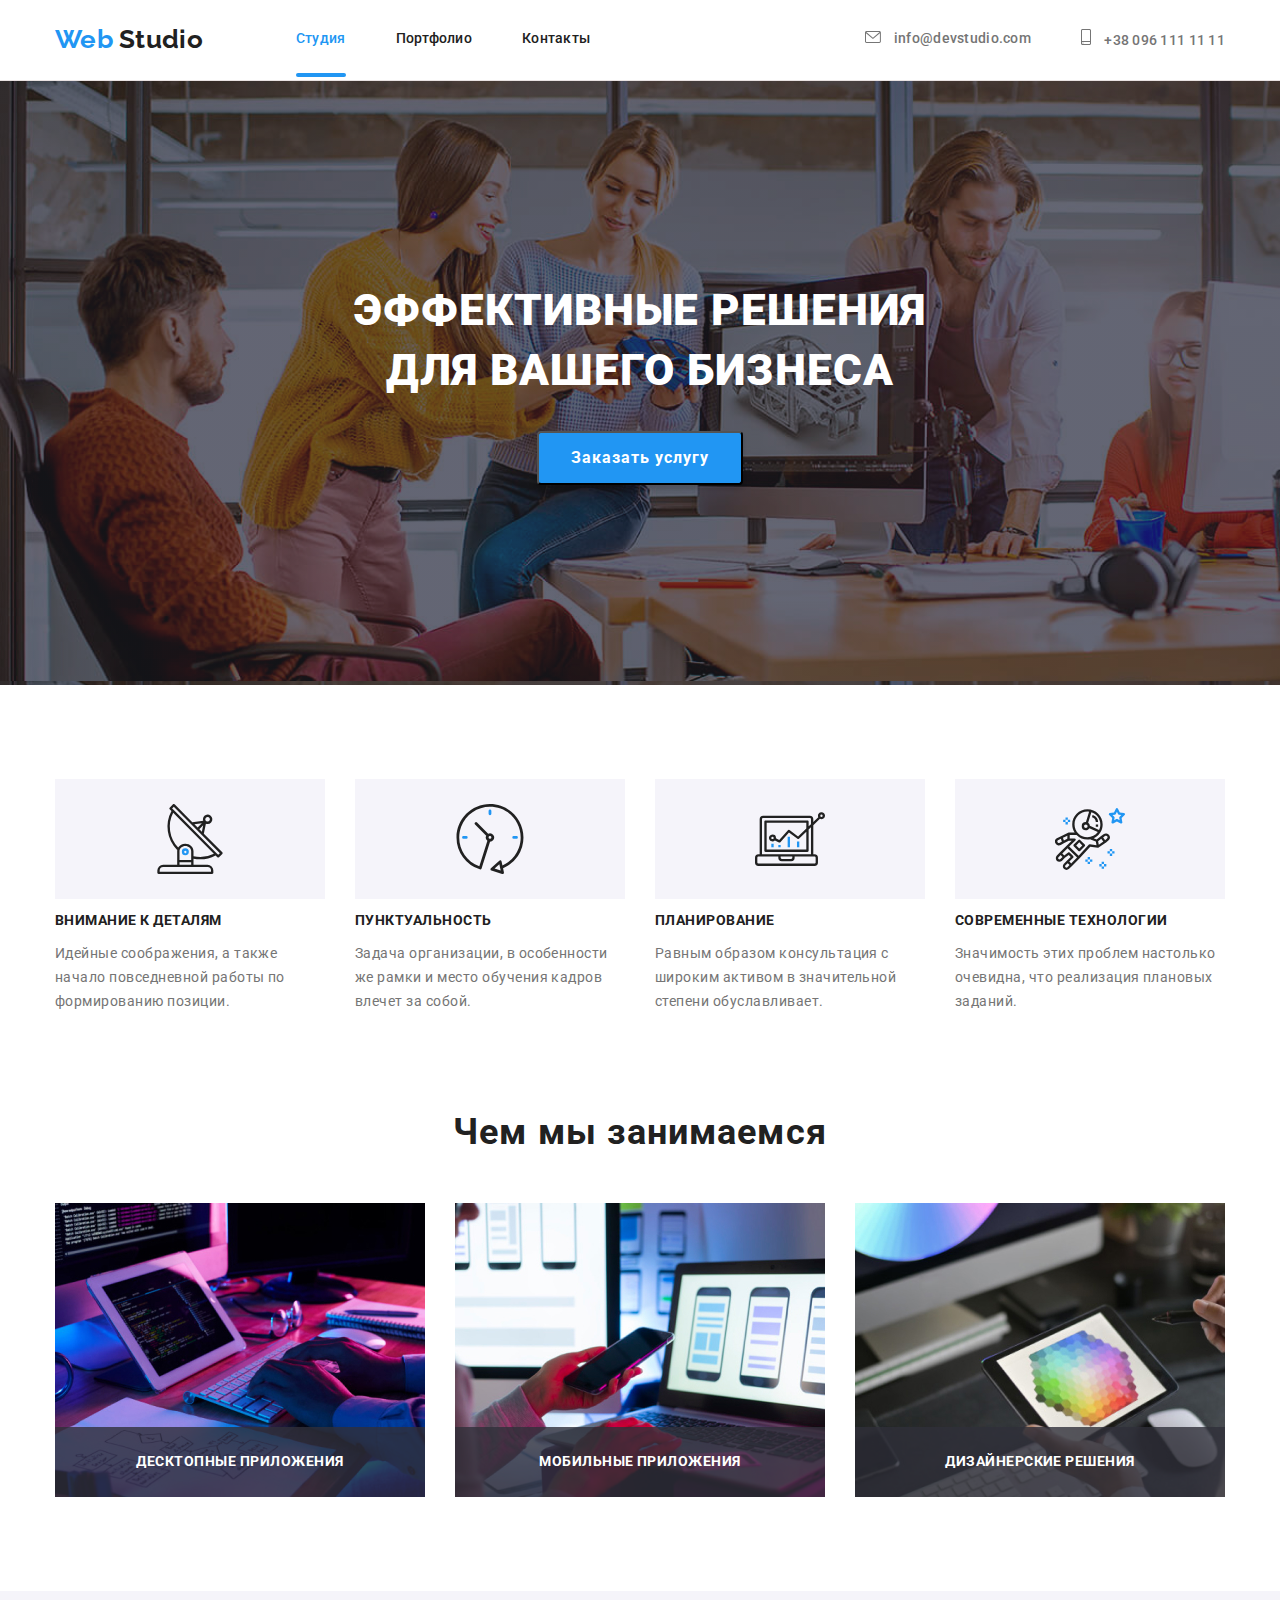
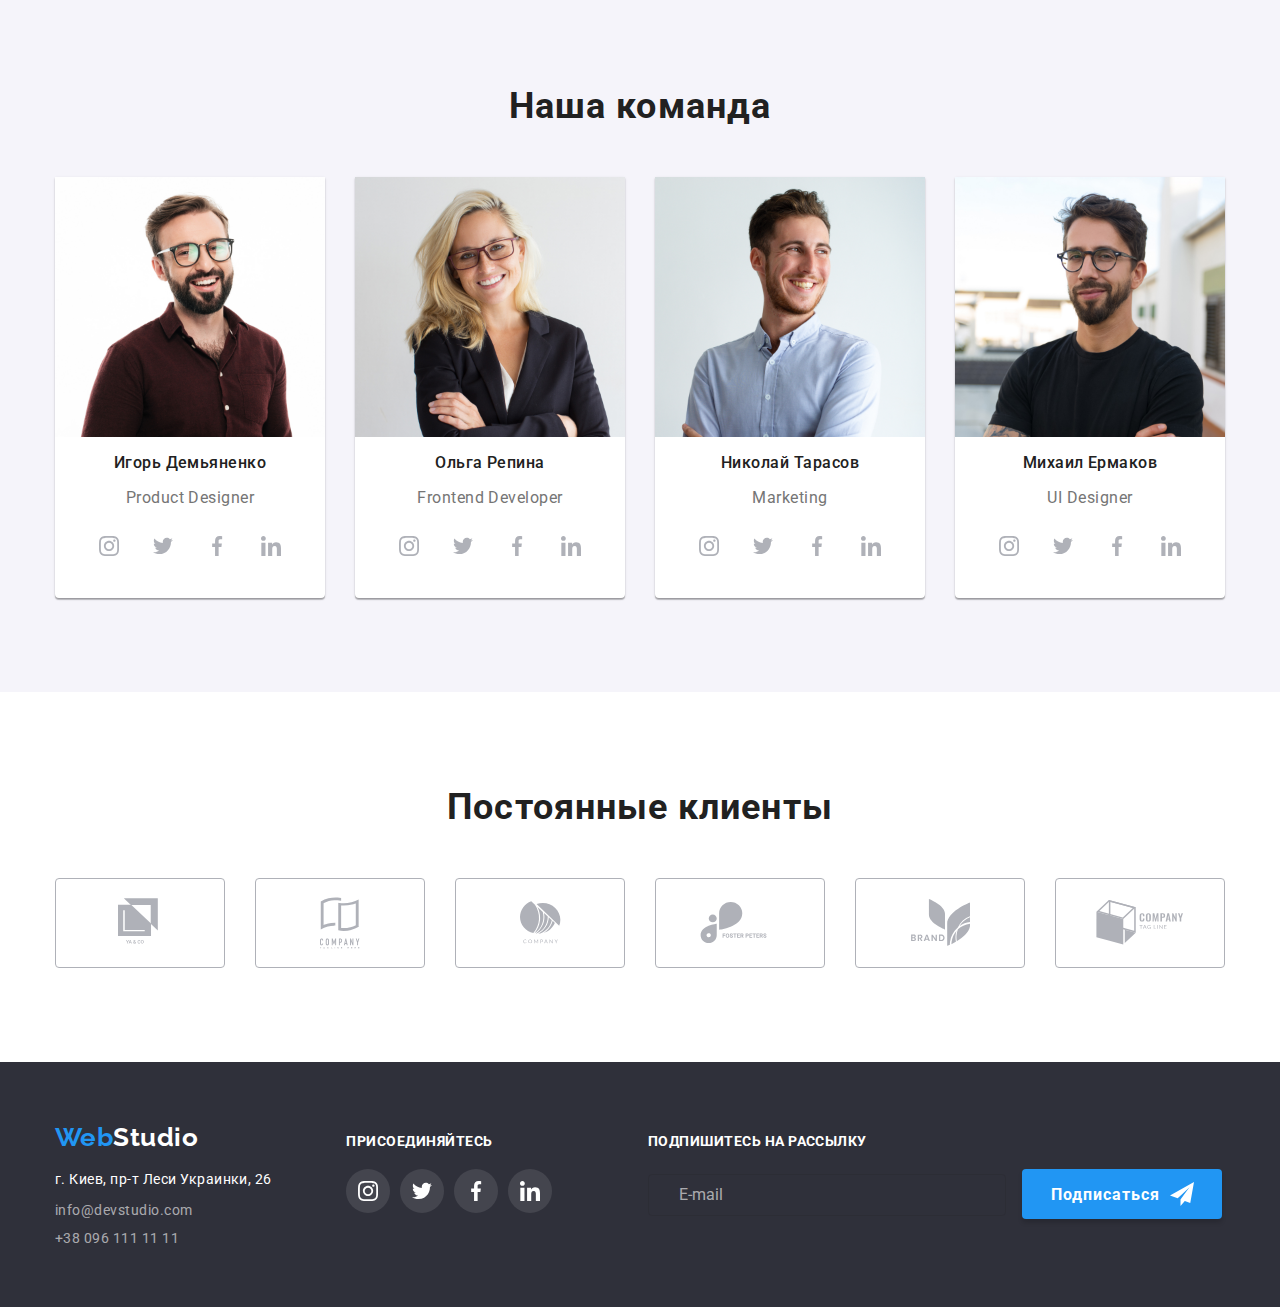
==== commit 92b7f353: "правка классов в index по ВЭМ" ====
--- a/index.html
+++ b/index.html
@@ -287,45 +287,45 @@
       <!-- секция постоянные клиенты -->
       <section class="clients">
         <div class="container">
-          <h2 class="title__section">Постоянные клиенты</h2>
+          <h2 class="title__section title__section--margin">Постоянные клиенты</h2>
           <div class="">
             <ul class="list main__list">
-              <li class="list-clients">
+              <li class="clients__list">
                 <a href="" class="clients__link" target="_blank" rel="noopener noreferrer">
                   <svg class="clients__icon" width="44px" height="49px">
                     <use href="./images/icons.svg#logo-1"></use>
                   </svg>
                 </a>
               </li>
-              <li class="list-clients">
+              <li class="clients__list">
                 <a href="" class="clients__link" target="_blank" rel="noopener noreferrer">
                   <svg class="clients__icon" width="40px" height="52px">
                     <use href="./images/icons.svg#logo-2"></use>
                   </svg>
                 </a>
               </li>
-              <li class="list-clients">
+              <li class="clients__list">
                 <a href="" class="clients__link" target="_blank" rel="noopener noreferrer">
                   <svg class="clients__icon" width="41px" height="43px">
                     <use href="./images/icons.svg#logo-3"></use>
                   </svg>
                 </a>
               </li>
-              <li class="list-clients">
+              <li class="clients__list">
                 <a href="" class="clients__link" target="_blank" rel="noopener noreferrer">
                   <svg class="clients__icon" width="80px" height="42px">
                     <use href="./images/icons.svg#logo-4"></use>
                   </svg>
                 </a>
               </li>
-              <li class="list-clients">
+              <li class="clients__list">
                 <a href="" class="clients__link" target="_blank" rel="noopener noreferrer">
                   <svg class="clients__icon" width="59px" height="47px">
                     <use href="./images/icons.svg#logo-5"></use>
                   </svg>
                 </a>
               </li>
-              <li class="list-clients">
+              <li class="clients__list">
                 <a href="" class="icon clients__link" target="_blank" rel="noopener noreferrer">
                   <svg class="clients__icon" width="88px" height="45px">
                     <use href="./images/icons.svg#logo-6"></use>
@@ -338,29 +338,31 @@
       </section>
     </main>
     <!--Подвал-->
-    <footer class="page-footer">
+    <footer class="footer">
       <div class="container">
-        <div class="card-footer div-address">
-          <a href="./index.html" class="logo link-footer" lang="en"> <span class="logo__web">Web</span>Studio</a>
+        <div class="footer__div address__div">
+          <a href="./index.html" class="logo footer__link" lang="en"> <span class="logo__web">Web</span>Studio</a>
           <address class="address">
-            <ul class="site-footer">
-              <li class="list-footer">
+            <ul class="footer__site">
+              <li class="footer__list">
                 <a
                   href="https://goo.gl/maps/cqF2YYgnsSgprehL9"
                   target="_blank"
                   rel="noreferrer noopener"
-                  class="text-address"
+                  class="link__address"
                   >г. Киев, пр-т Леси Украинки, 26</a
                 >
               </li>
-              <li class="list-footer">
-                <a href="mailto:info@devstudio.com" class="link-contacts">info@devstudio.com</a>
-              </li>
-              <li class="list-footer"><a href="teii:+380961111111" class="link-contacts">+38 096 111 11 11</a></li>
+              <li class="footer__list">
+                <a href="mailto:info@devstudio.com" class="link__contacts footer__link--grey"> info@devstudio.com </a>
+              </li>
+              <li class="footer__list">
+                <a href="teii:+380961111111" class="link__contacts footer__link--grey"> +38 096 111 11 11 </a>
+              </li>
             </ul>
           </address>
         </div>
-        <div class="card-footer div-icons">
+        <div class="footer__div div__icons">
           <h3 class="list__title">присоединяйтесь</h3>
           <ul class="list social-icons">
             <li class="social-icons__iteam">
@@ -393,11 +395,11 @@
             </li>
           </ul>
         </div>
-        <div class="card-footer div-mailling">
+        <div class="footer__div div__mailling">
           <h3 class="list__title">подпишитесь на рассылку</h3>
           <form>
-            <input class="form-field" type="email" name="E-mail" placeholder="E-mail" required />
-            <button class="form-button" type="submit">
+            <input class="form__field" type="email" name="E-mail" placeholder="E-mail" required />
+            <button class="form__button" type="submit">
               Подписаться
               <svg class="icon" fill="#fff" width="24">
                 <use href="./images/icons.svg#fly"></use>
@@ -407,57 +409,58 @@
         </div>
       </div>
     </footer>
+
     <!-- модальное окно -->
     <div class="backdrop is-hidden" data-backdrop>
       <div class="modal">
-        <button type="button" class="modal-button" data-close-modal>
-          <svg class="icon-modal">
+        <button type="button" class="modal__button modal__button--close" data-close-modal>
+          <svg class="modal__icon">
             <use href="./images/icons.svg#close"></use>
           </svg>
         </button>
-        <p class="model-title">Оставьте свои данные, мы вам перезвоним</p>
+        <p class="model__title">Оставьте свои данные, мы вам перезвоним</p>
         <form class="form" autocomplete="off">
-          <label class="form-label">
+          <label class="form__label">
             <span>Имя</span>
-            <input class="form-field-model" type="text" name="user-name" />
-            <svg class="icon-label">
+            <input class="form__field" type="text" name="user-name" />
+            <svg class="icon__label">
               <use href="./images/icons.svg#person"></use>
             </svg>
           </label>
 
-          <label class="form-label">
+          <label class="form__label">
             <span>Телефон</span>
-            <input class="form-field-model" type="text" name="user-phone" />
-            <svg class="icon-label">
+            <input class="form__field" type="text" name="user-phone" />
+            <svg class="icon__label">
               <use href="./images/icons.svg#phone"></use>
             </svg>
           </label>
-          <label class="form-label">
+          <label class="form__label">
             <span>Почта</span>
-            <input class="form-field-model" type="email" name="user-mail" pattern="[A-Za-z]^[ 0-9]+$" required />
-            <svg class="icon-label">
+            <input class="form__field" type="email" name="user-mail" pattern="[A-Za-z]^[ 0-9]+$" required />
+            <svg class="icon__label">
               <use href="./images/icons.svg#letter"></use>
             </svg>
           </label>
-          <label class="form-label">
+          <label class="form__label">
             <span>Комментарий</span>
             <textarea
-              class="form-field-model form-text"
+              class="form__field form__text"
               name="user-coment"
               rows="7"
               placeholder="Введите текст"
               required
             ></textarea>
           </label>
-          <label class="form-label-check">
-            <input class="form-field-check" type="checkbox" name="user-agree" value="agree" required />
-            <span class="icon-check"></span>
-            <span class="agree-text">
+          <label class="form__label form__label--check">
+            <input class="form__field--check" type="checkbox" name="user-agree" value="agree" required />
+            <span class="icon__check"></span>
+            <span class="text__agree">
               Соглашаюсь с рассылкой и принимаю
               <a href="" class="">Условия договора</a>
             </span>
           </label>
-          <button class="button-modal" type="submit" disabled>Отправить</button>
+          <button class="button__modal" type="submit" disabled>Отправить</button>
         </form>
       </div>
 
--- a/css/style.css
+++ b/css/style.css
@@ -382,16 +382,10 @@
   padding-top: 94px;
   padding-bottom: 94px;
 }
-.clients .section-title {
+.title__section--margin {
   margin-bottom: 50px;
 }
-/* .clients {
-  display: inline-flex;
-  flex-basis: calc(100% - 30px);
-  flex-wrap: wrap;
-} */
-
-.list-clients:not(:last-child) {
+.clients__list:not(:last-child) {
   margin-right: 30px;
 }
 
@@ -527,68 +521,66 @@
 }
 
 /* footer */
-.page-footer {
-  background-color: var(--hero-footer-background-color);
-}
-.link-footer {
-  color: #ffffff;
-  text-decoration: none;
-}
-.site-footer .link-contacts {
-  color: rgba(255, 255, 255, 0.6);
-  font-size: 14px;
-  transition: color 250ms cubic-bezier(0.4, 0, 0.2, 1);
-}
-.site-footer .link-contacts:hover,
-.site-footer .link-contacts:active {
-  color: var(--accent-text-color);
-}
-
-.page-footer {
+.footer {
   margin-top: 0;
   margin-left: 0;
   margin-bottom: 0;
   padding-top: 60px;
   padding-bottom: 60px;
-}
-
-.site-footer {
+  background-color: var(--hero-footer-background-color);
+}
+.footer__div {
+  display: inline-table;
+}
+.footer__link {
+  color: #ffffff;
+  text-decoration: none;
+}
+.footer__site {
   list-style-type: none;
   font-weight: normal;
   font-style: normal;
   padding-left: 0;
   margin-bottom: 0;
 }
-.list-footer:not(:last-child) {
+.footer__list:not(:last-child) {
   padding-bottom: 9px;
 }
-.text-address {
+.footer__link--grey {
+  color: rgba(255, 255, 255, 0.6);
+  font-size: 14px;
+  transition: color 250ms cubic-bezier(0.4, 0, 0.2, 1);
+}
+.footer__link--grey:hover,
+.footer__link--grey:active {
+  color: var(--accent-text-color);
+}
+
+.link__address {
   font-size: 14px;
   line-height: 1.71;
   color: #ffffff;
   text-decoration: none;
   transition: color 250ms cubic-bezier(0.4, 0, 0.2, 1);
 }
-.text-address:focus,
-.text-address:hover {
+.link__address:focus,
+.link__address:hover {
   color: var(--accent-text-color);
 }
-.card-footer {
-  display: inline-table;
-}
-.page-footer .div-icons {
+
+.div__icons {
   margin-left: 70px;
   min-width: 206px;
   height: 80px;
 }
-.page-footer h3 {
+.footer h3 {
   color: #ffffff;
   padding-top: 0;
   padding-bottom: 20px;
   margin: 0;
 }
 
-.page-footer .social-icons__link {
+.footer .social-icons__link {
   display: flex;
   justify-content: center;
   align-items: center;
@@ -598,7 +590,7 @@
   border-radius: 50%;
   transition: background-color 250ms cubic-bezier(0.4, 0, 0.2, 1);
 }
-.page-footer .icon {
+.footer .icon {
   width: 20px;
   height: 20px;
   fill: var(--button-text-color-hover-focus);
@@ -609,10 +601,10 @@
 }
 
 /* див подписаться */
-.div-mailling {
+.div__mailling {
   margin-left: 91px;
 }
-.form-field {
+.form__field {
   background-color: transparent;
   min-width: 358px;
   padding-top: 15px;
@@ -624,27 +616,27 @@
   color: #fff;
   transition: outline 250ms cubic-bezier(0.4, 0, 0.2, 1), color 250ms cubic-bezier(0.4, 0, 0.2, 1);
 }
-.form-field:focus,
-.form-field:hover {
+.form__field:focus,
+.form__field:hover {
   outline: none;
 }
-.form-field:-webkit-autofill,
-.form-field:-webkit-autofill:hover,
-.form-field:-webkit-autofill:focus {
+.form__field:-webkit-autofill,
+.form__field:-webkit-autofill:hover,
+.form__field:-webkit-autofill:focus {
   -webkit-text-fill-color: #fff;
   -webkit-box-shadow: 0 0 0px 1000px var(--hero-footer-background-color) inset;
 }
 
-.form-field::placeholder {
+.form__field::placeholder {
   font-weight: normal;
   font-size: 16px;
   line-height: 1.25;
   color: rgba(255, 255, 255, 0.6);
 }
-.form-field:checked::placeholder {
+.form__field:checked::placeholder {
   color: #fff;
 }
-.form-button {
+.form__button {
   width: 200px;
   height: 50px;
   padding-left: 29px;
@@ -662,12 +654,13 @@
   border-radius: 4px;
   border: none;
 }
-.form-button .icon {
+.form__button .icon {
   fill: #fff;
   width: 24px;
   height: 24px;
   margin-left: 10px;
 }
+
 /* модальное окно  */
 .backdrop {
   position: fixed;
@@ -694,7 +687,7 @@
   border-radius: 4px;
   padding: 40px;
 }
-.modal-button {
+.modal__button--close {
   position: absolute;
   padding: 0;
   width: 30px;
@@ -707,7 +700,11 @@
   cursor: pointer;
   transition: outline 250ms cubic-bezier(0.4, 0, 0.2, 1), fill 250ms cubic-bezier(0.4, 0, 0.2, 1);
 }
-.icon-modal {
+.modal__button--close:active,
+.modal__button--close:active {
+  outline: none;
+}
+.modal__icon {
   display: flex;
   justify-content: center;
   align-items: center;
@@ -716,16 +713,12 @@
   fill: black;
   margin: auto;
 }
-.modal-button:active,
-.modal-button:active {
-  outline: none;
-}
-
-.modal-button:hover .icon-modal,
-.modal-button:focus .icon-modal {
+.modal__button--close:hover .modal__icon,
+.modal__button--close:focus .modal__icon {
   fill: var(--accent-text-color);
 }
-.model-title {
+
+.model__title {
   font-weight: bold;
   font-size: 20px;
   line-height: 1.15;
@@ -734,11 +727,17 @@
   margin-top: 0;
   margin-bottom: 12px;
 }
+/* форма модального окна */
 .form {
   display: flex;
   flex-direction: column;
 }
-.form-label {
+.form__text {
+  font-size: 12px;
+  padding: 12px 16px;
+  resize: none;
+}
+.form__label {
   position: relative;
   display: flex;
   flex-direction: column;
@@ -746,8 +745,18 @@
   line-height: 1.16;
   letter-spacing: 0.01em;
 }
-
-.form-field-model {
+.form__label:not(:first-child) {
+  margin-top: 10px;
+  transition: outline 250ms cubic-bezier(0.4, 0, 0.2, 1), border-color 250ms cubic-bezier(0.4, 0, 0.2, 1);
+}
+.icon__label {
+  position: absolute;
+  left: 12px;
+  top: 50%;
+  width: 18px;
+  height: 18px;
+}
+.form__field {
   margin-top: 4px;
   padding-top: 11px;
   padding-bottom: 11px;
@@ -758,42 +767,24 @@
   transition: fill 250ms cubic-bezier(0.4, 0, 0.2, 1), outline 250ms cubic-bezier(0.4, 0, 0.2, 1),
     border-color 250ms cubic-bezier(0.4, 0, 0.2, 1);
 }
-.form-label:not(:first-child) {
-  margin-top: 10px;
-  transition: outline 250ms cubic-bezier(0.4, 0, 0.2, 1), border-color 250ms cubic-bezier(0.4, 0, 0.2, 1);
-}
-.icon-label {
-  position: absolute;
-  left: 12px;
-  top: 50%;
-  width: 18px;
-  height: 18px;
-}
-.form-text {
-  font-size: 12px;
-  padding: 12px 16px;
-  resize: none;
-}
-
-.form-field-model:hover ~ .icon-label,
-.form-field-model:focus ~ .icon-label {
-  fill: var(--accent-text-color);
-  cursor: pointer;
-}
-.form-label:hover .form-field-model,
-.form-label:focus .form-field-model {
+.form__field:focus {
   outline: var(--accent-text-color);
   border-color: var(--accent-text-color);
-  cursor: pointer;
-}
-
-.form-field-model:focus {
+}
+.form__label:hover .form__field,
+.form__label:focus .form__field {
   outline: var(--accent-text-color);
   border-color: var(--accent-text-color);
+  cursor: pointer;
+}
+.form__field:hover ~ .icon__label,
+.form__field:focus ~ .icon__label {
+  fill: var(--accent-text-color);
+  cursor: pointer;
 }
 
 /* пользовательское согашение */
-.form-label-check {
+.form__label--check {
   display: inline-block;
   margin-left: auto;
   margin-right: auto;
@@ -801,16 +792,16 @@
   font-size: 14px;
   cursor: pointer;
 }
-.form-label-check {
+.form__label--check {
   position: relative;
 }
-.form-field-check {
+.form__field--check {
   -webkit-appearance: none;
   -moz-appearance: none;
   appearance: none;
   padding-left: 24px;
 }
-.icon-check {
+.icon__check {
   position: absolute;
   top: 0;
   left: 0;
@@ -821,8 +812,8 @@
   cursor: pointer;
   transition: background-color 250ms cubic-bezier(0.4, 0, 0.2, 1), background-image 250ms cubic-bezier(0.4, 0, 0.2, 1);
 }
-.form-field-check:checked + .icon-check,
-.form-field-check:checked + .icon-check {
+.form__field--check:checked + .icon__check,
+.form__field--check:checked + .icon__check {
   background-color: var(--accent-text-color);
   background-image: url(../images/icons/vector.svg);
   background-repeat: no-repeat;
@@ -832,7 +823,7 @@
 }
 
 /* кнопка модалки */
-.button-modal {
+.button__modal {
   margin-top: 30px;
   margin-left: auto;
   margin-right: auto;
@@ -848,7 +839,7 @@
   cursor: pointer;
   transition: background 250ms cubic-bezier(0.4, 0, 0.2, 1);
 }
-.button-modal:hover,
-.button-modal:focus {
+.button__modal:hover,
+.button__modal:focus {
   background: #188ce8;
 }
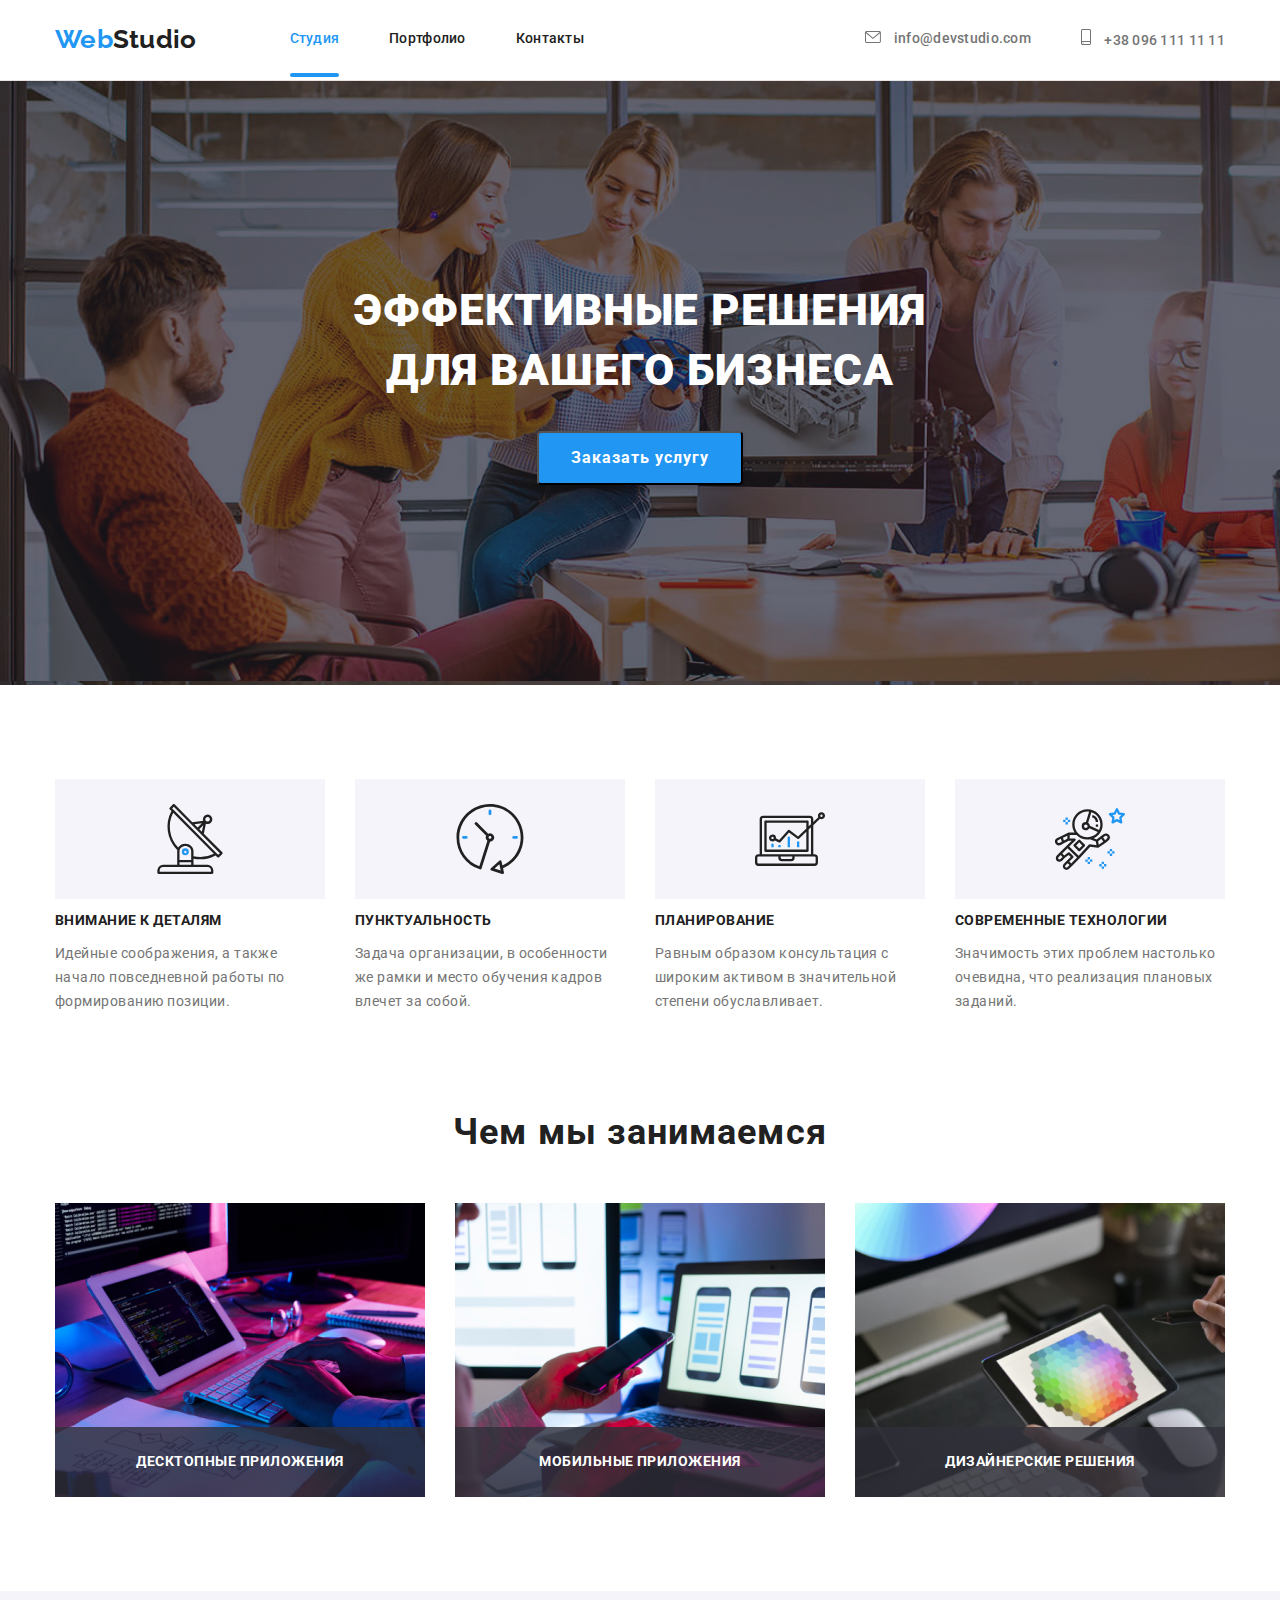
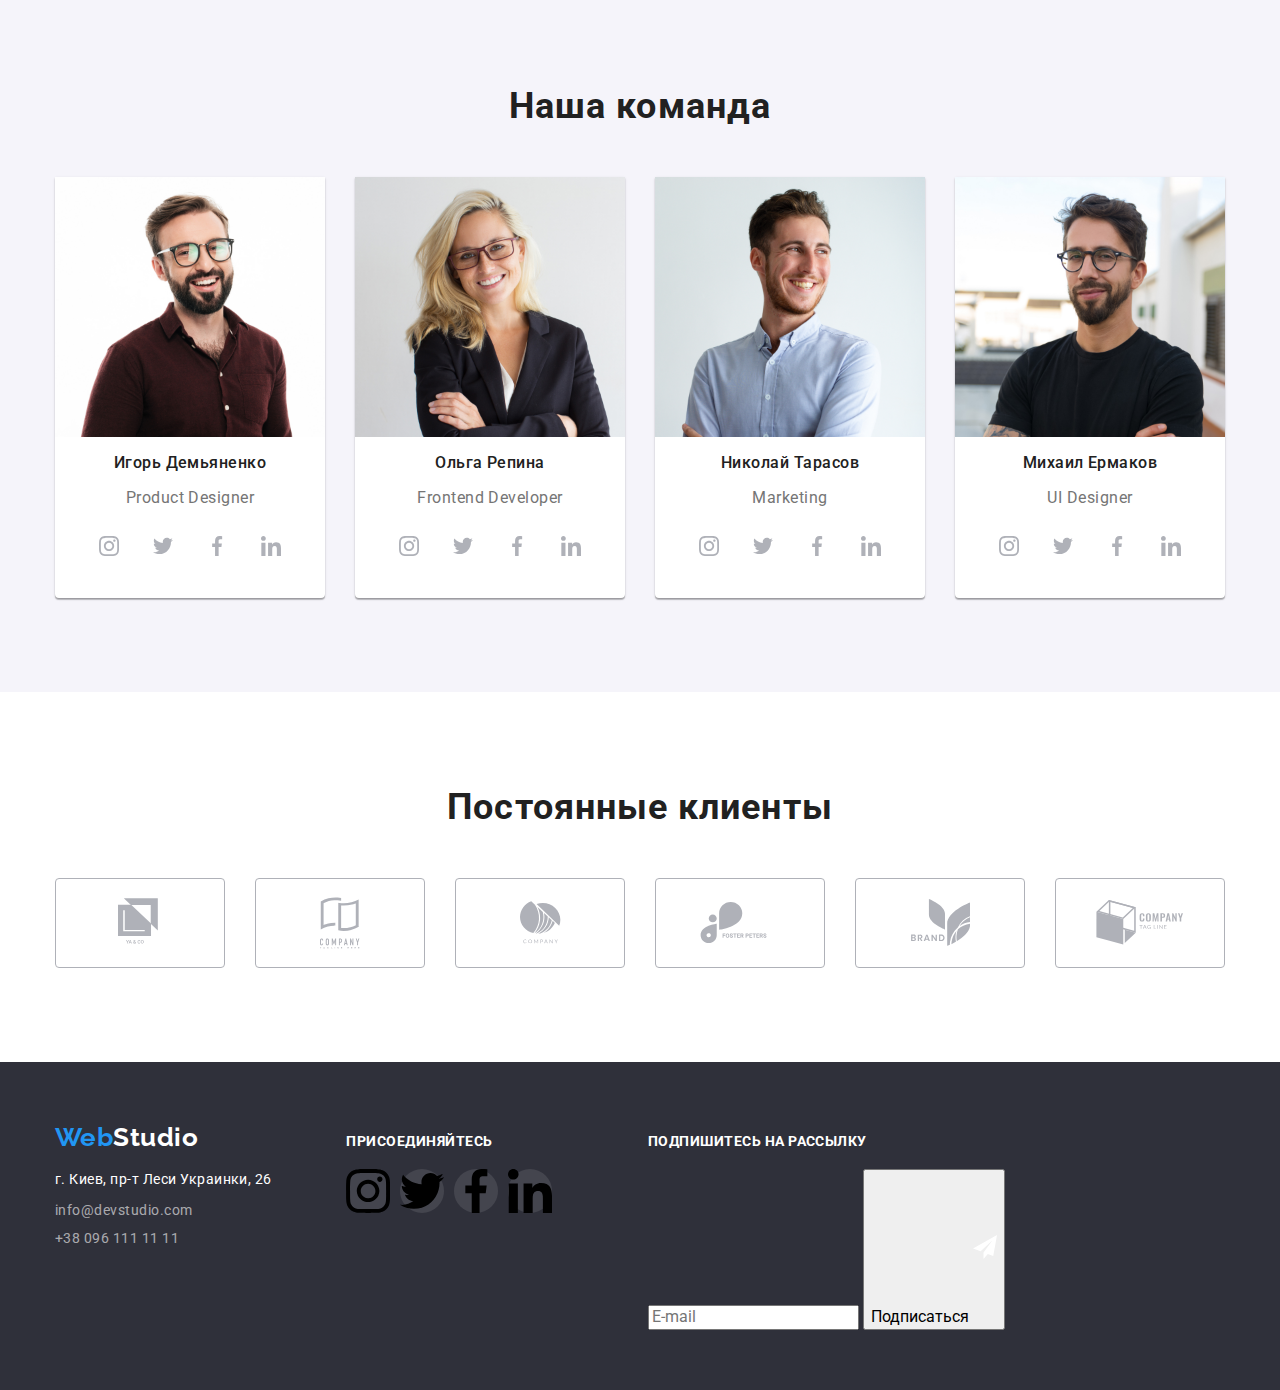
==== commit d380e337: "переименование классов по ВЭМ" ====
--- a/index.html
+++ b/index.html
@@ -18,10 +18,7 @@
     <header class="header">
       <div class="container header__container">
         <nav class="navigation link">
-          <a href="./index.html" class="logo header__logo" lang="en">
-            <span class="logo__web">Web</span>
-            Studio
-          </a>
+          <a href="./index.html" class="logo header__logo" lang="en"> <span class="logo__web">Web</span>Studio</a>
           <ul class="list link">
             <li class="link__item">
               <a href="./index.html" class="link underscore current">Студия</a>
@@ -363,32 +360,32 @@
           </address>
         </div>
         <div class="footer__div div__icons">
-          <h3 class="list__title">присоединяйтесь</h3>
+          <h3 class="list__title footer__title">присоединяйтесь</h3>
           <ul class="list social-icons">
             <li class="social-icons__iteam">
-              <a href="" class="social-icons__link" target="_blank" rel="noopener noreferrer">
-                <svg class="icon">
+              <a href="" class="social-icons__link social-icons__link--bg" target="_blank" rel="noopener noreferrer">
+                <svg class="icon--fill">
                   <use href="./images/icons.svg#instagram"></use>
                 </svg>
               </a>
             </li>
             <li class="social-icons__iteam">
-              <a href="" class="social-icons__link" target="_blank" rel="noopener noreferrer">
-                <svg class="icon">
+              <a href="" class="social-icons__link social-icons__link--bg" target="_blank" rel="noopener noreferrer">
+                <svg class="icon--fill">
                   <use href="./images/icons.svg#twitter"></use>
                 </svg>
               </a>
             </li>
             <li class="social-icons__iteam">
-              <a href="" class="social-icons__link" target="_blank" rel="noopener noreferrer">
-                <svg class="icon">
+              <a href="" class="social-icons__link social-icons__link--bg" target="_blank" rel="noopener noreferrer">
+                <svg class="icon--fill">
                   <use href="./images/icons.svg#facebook"></use>
                 </svg>
               </a>
             </li>
             <li class="social-icons__iteam">
-              <a href="" class="social-icons__link" target="_blank" rel="noopener noreferrer">
-                <svg class="icon">
+              <a href="" class="social-icons__link social-icons__link--bg" target="_blank" rel="noopener noreferrer">
+                <svg class="icon--fill">
                   <use href="./images/icons.svg#linkedin"></use>
                 </svg>
               </a>
@@ -396,12 +393,12 @@
           </ul>
         </div>
         <div class="footer__div div__mailling">
-          <h3 class="list__title">подпишитесь на рассылку</h3>
+          <h3 class="list__title footer__title">подпишитесь на рассылку</h3>
           <form>
-            <input class="form__field" type="email" name="E-mail" placeholder="E-mail" required />
-            <button class="form__button" type="submit">
+            <input class="footer__field" type="email" name="E-mail" placeholder="E-mail" required />
+            <button class="footer__button" type="submit">
               Подписаться
-              <svg class="icon" fill="#fff" width="24">
+              <svg class="button__icon" fill="#fff" width="24">
                 <use href="./images/icons.svg#fly"></use>
               </svg>
             </button>
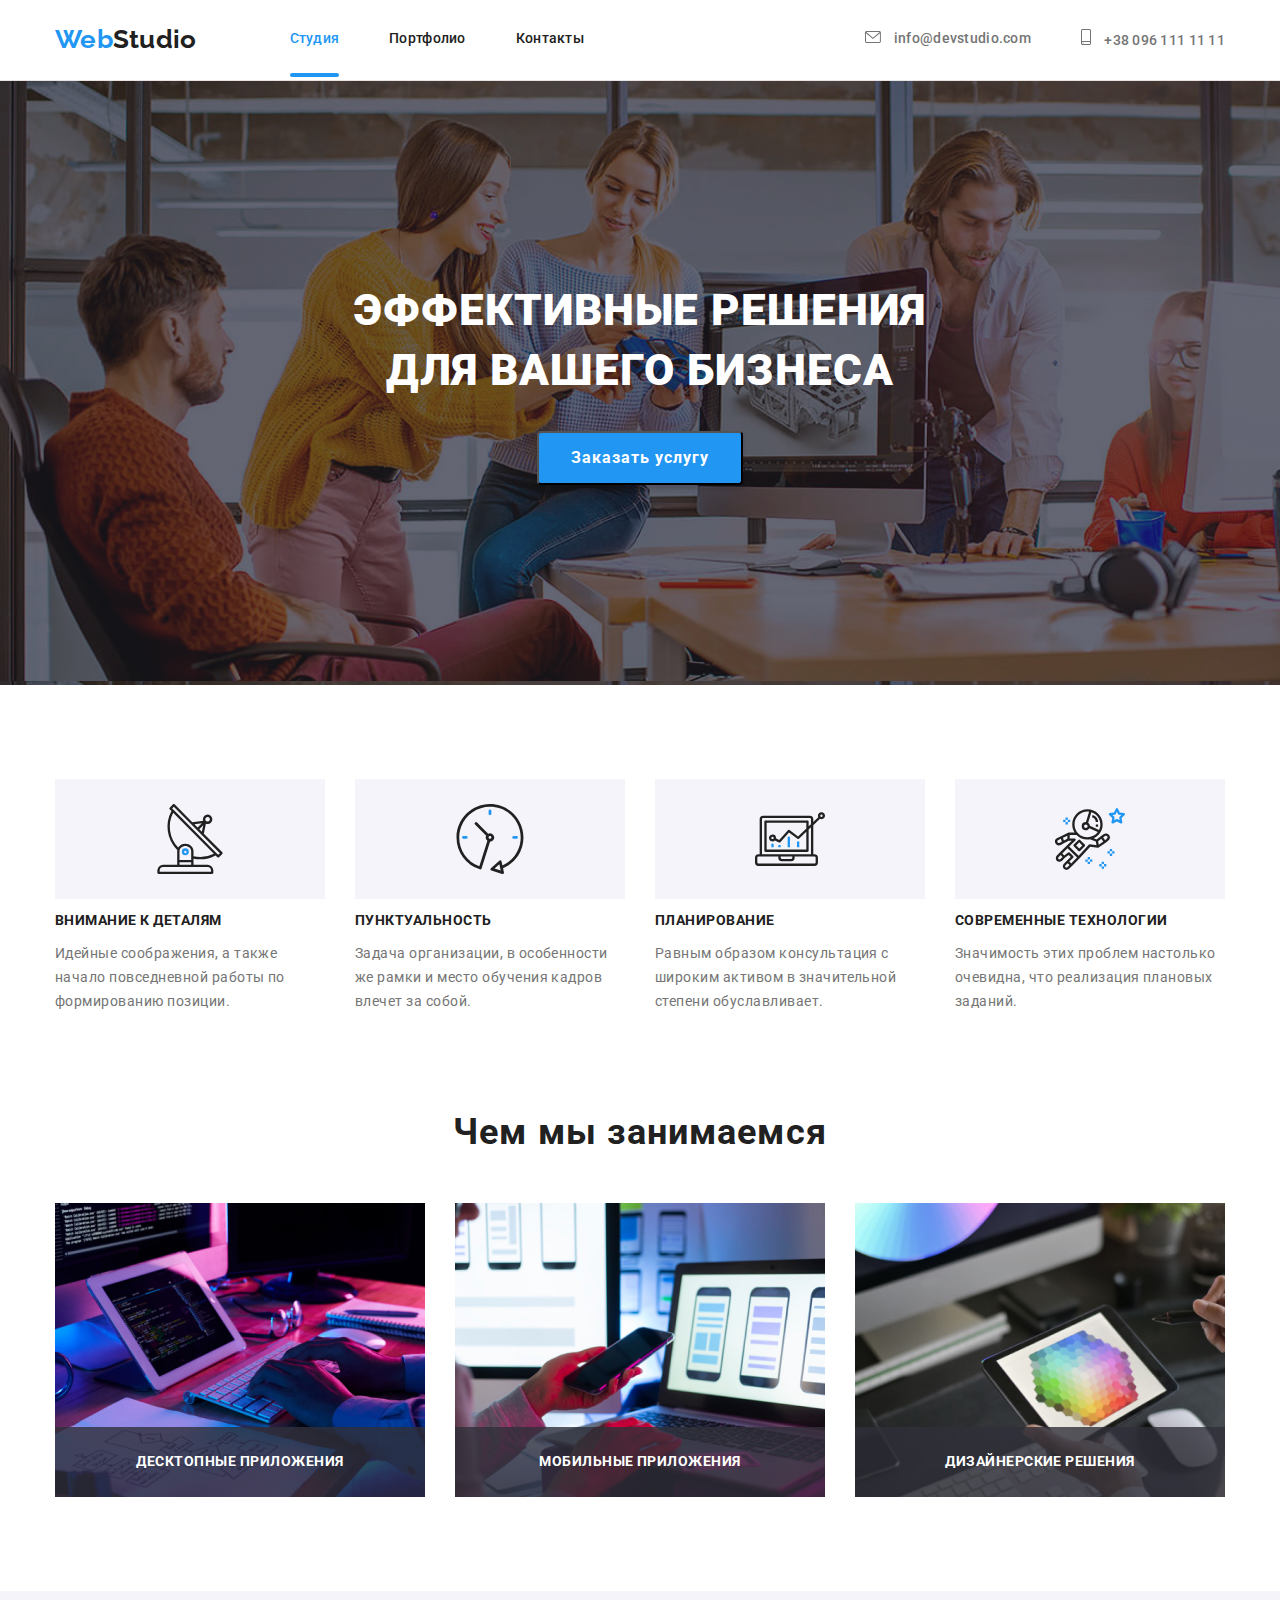
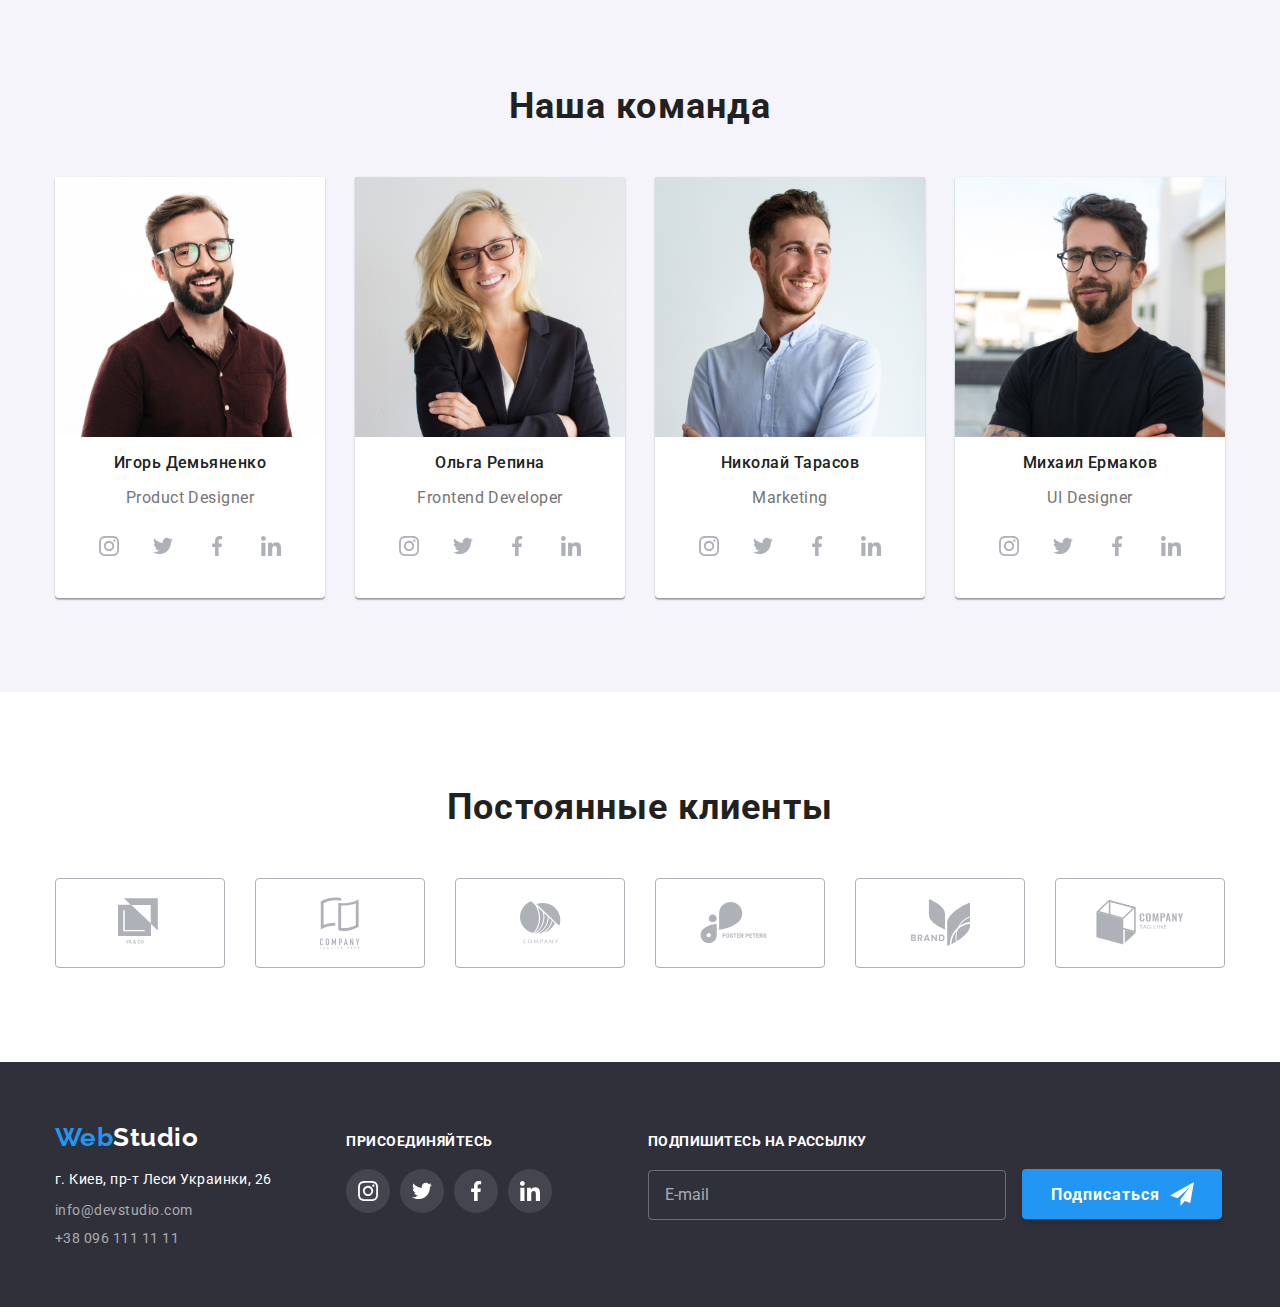
==== commit 17cdf0b5: "из CSS в SASS" ====
--- a/index.html
+++ b/index.html
@@ -10,7 +10,7 @@
       rel="stylesheet"
     />
     <link rel="stylesheet" href="./css/modern-normalize.css" />
-    <link rel="stylesheet" href="./css/style.css" />
+    <!-- <link rel="stylesheet" href="./css/style.css" /> -->
     <link rel="stylesheet" href="./css/main.min.css" />
   </head>
   <body class="page">
@@ -323,7 +323,7 @@
                 </a>
               </li>
               <li class="clients__list">
-                <a href="" class="icon clients__link" target="_blank" rel="noopener noreferrer">
+                <a href="" class="clients__link" target="_blank" rel="noopener noreferrer">
                   <svg class="clients__icon" width="88px" height="45px">
                     <use href="./images/icons.svg#logo-6"></use>
                   </svg>
@@ -442,7 +442,7 @@
           <label class="form__label">
             <span>Комментарий</span>
             <textarea
-              class="form__field form__text"
+              class="form__field form__field--text"
               name="user-coment"
               rows="7"
               placeholder="Введите текст"
--- a/css/main.min.css
+++ b/css/main.min.css
@@ -1 +1,2 @@
-/* No CSS *//*# sourceMappingURL=main.min.css.map */+:root{--primery-text-color: #757575;--title-text-color: #212121;--button-text-color: #212121;--button-text-color-hover-focus: #ffffff;--button-background-color: #f5f4fa;--hero-footer-background-color: #2f303a;--link-text-kontacts: #757575;--link-text-site-nav: #212121;--accent-text-color: #2196f3;--tekst-kontacts-footer: rgba(255, 255, 255, 0.6)}html{box-sizing:border-box}*,*::before,*::after{box-sizing:inherit}body{color:var(--primery-text-color);background:#ffffff;font-family:Roboto, sans-serif;letter-spacing:0.03em;margin:0}img{display:block}.container{width:1200px;padding-right:15px;padding-left:15px;margin-left:auto;margin-right:auto}.quality__list:not(:last-child),.works__list:not(:last-child),.team__list:not(:last-child){margin-right:30px}.list__title{font-weight:bold;font-size:14px;line-height:1.14;text-transform:uppercase;color:var(--title-text-color)}.title__section{font-weight:bold;font-size:36px;line-height:42px;letter-spacing:0.03em;color:var(--title-text-color);margin-top:0;margin-bottom:50px;display:flex;justify-content:center}.button__primery{font-family:Roboto;font-weight:bold;font-size:16px;line-height:1.87;cursor:pointer;align-items:center;text-align:center;letter-spacing:0.06em;background:#2196f3;box-shadow:0px 4px 4px rgba(0,0,0,0.15);border-radius:4px;color:#ffffff;padding:10px 32px}.button__cursor{cursor:pointer}.button__filter{background:var(--button-background-color);border-radius:4px;font-family:Roboto;font-weight:500;font-size:16px;line-height:1.62;letter-spacing:0.03em;color:#212121;border:none;padding:6px 22px;transition-property:color, background-color, border, box-shadow;transition-duration:250ms;transition-timing-function:cubic-bezier(0.4, 0, 0.2, 1)}.button__filter:focus,.button__filter:hover{background-color:var(--accent-text-color);color:var(--button-text-color-hover-focus);box-sizing:border-box;box-shadow:0px 1px 1px rgba(0,0,0,0.12),0px 4px 4px rgba(0,0,0,0.06),1px 4px 6px rgba(0,0,0,0.16)}.button__modal{margin-top:30px;margin-left:auto;margin-right:auto;padding:10px 56px;background:#2196f3;box-shadow:0px 4px 4px rgba(0,0,0,0.15);border-radius:4px;font-weight:bold;font-size:16px;line-height:1.87;letter-spacing:0.06em;color:#ffffff;cursor:pointer;transition:background 250ms cubic-bezier(0.4, 0, 0.2, 1)}.button__modal:hover,.button__modal:focus{background:#188ce8}.logo{color:#212121;font-family:Raleway;font-style:normal;font-weight:bold;font-size:26px;line-height:1.19;text-decoration:none}.logo__web{color:var(--accent-text-color)}.team__icons{display:flex;justify-content:center;padding-bottom:30px}.icon{width:20px;height:20px;fill:#afb1b8;transition:fill 250ms cubic-bezier(0.4, 0, 0.2, 1)}.social-icons__iteam+.social-icons__iteam{margin-left:10px}.social-icons__link{display:flex;justify-content:center;align-items:center;width:44px;height:44px;background:#ffffff;border-radius:50%;transition-property:fill, background-color;transition-duration:250ms;transition-timing-function:cubic-bezier(0.4, 0, 0.2, 1)}.social-icons__link:hover .icon,.social-icons__link:focus .icon{fill:var(--button-text-color-hover-focus)}.social-icons__link:hover,.social-icons__link:focus{background-color:var(--accent-text-color)}.submenu{position:relative;overflow:hidden}.submenu__text{position:absolute;margin:0;left:0;top:0;padding:63px 24px;transform:translateY(100%);transition:transform 250ms cubic-bezier(0.4, 0, 0.2, 1);font-size:18px;line-height:1.56;color:var(--button-text-color-hover-focus);background-color:rgba(33,150,243,0.9)}.portfolio__link:hover .submenu__text,.portfolio__link:focus .submenu__text{transform:translateY(0)}.list__nav{display:flex;justify-content:center}.portfolio__title{font-style:normal;font-weight:bold;font-size:18px;line-height:2;letter-spacing:0.06em;color:var(--title-text-color);max-width:322px;margin:0;margin-bottom:4px}.portfolio__paragraph{font-weight:normal;font-size:16px;line-height:1.87;max-width:322px;margin:0}.list__button:not(:last-child){margin-right:8px}.container__button{padding-bottom:50px}.list{display:flex;flex-wrap:wrap;margin-top:0;padding-left:0;list-style-type:none;margin-bottom:0}.backdrop{position:fixed;top:0;left:0;width:100%;height:100%;background-color:rgba(0,0,0,0.2)}.backdrop.is-hidden{opacity:0;pointer-events:none;visibility:visible}.modal{position:absolute;top:50%;left:50%;transform:translate(-50%, -50%);width:528px;height:581px;background-color:#ffffff;box-shadow:0px 1px 3px rgba(0,0,0,0.12),0px 1px 1px rgba(0,0,0,0.14),0px 2px 1px rgba(0,0,0,0.2);border-radius:4px;padding:40px}.modal__button--close{position:absolute;padding:0;width:30px;height:30px;top:8px;right:8px;background:#ffffff;border:1px solid rgba(0,0,0,0.1);border-radius:50%;cursor:pointer;transition:outline 250ms cubic-bezier(0.4, 0, 0.2, 1),fill 250ms cubic-bezier(0.4, 0, 0.2, 1)}.modal__button--close:active,.modal__button--close:active{outline:none}.modal__icon{display:flex;justify-content:center;align-items:center;width:18px;height:18px;fill:black;margin:auto}.modal__button--close:hover .modal__icon,.modal__button--close:focus .modal__icon{fill:var(--accent-text-color)}.model__title{font-weight:bold;font-size:20px;line-height:1.15;text-align:center;color:var(--title-text-color);margin-top:0;margin-bottom:12px}.form{display:flex;flex-direction:column}.form__label{position:relative;display:flex;flex-direction:column;font-size:12px;line-height:1.16;letter-spacing:0.01em}.form__label:not(:first-child){margin-top:10px;transition:outline 250ms cubic-bezier(0.4, 0, 0.2, 1),border-color 250ms cubic-bezier(0.4, 0, 0.2, 1)}.icon__label{position:absolute;left:12px;top:50%;width:18px;height:18px}.form__field{margin-top:4px;padding-top:11px;padding-bottom:11px;padding-left:30px;font-size:16px;border:1px solid rgba(33,33,33,0.2);border-radius:4px;transition:fill 250ms cubic-bezier(0.4, 0, 0.2, 1),outline 250ms cubic-bezier(0.4, 0, 0.2, 1),border-color 250ms cubic-bezier(0.4, 0, 0.2, 1)}.form__field--text{font-size:12px;padding:12px 16px;resize:none}.form__field:focus{outline:var(--accent-text-color);border-color:var(--accent-text-color)}.form__label:hover .form__field,.form__label:focus .form__field{outline:var(--accent-text-color);border-color:var(--accent-text-color);cursor:pointer}.form__field:hover ~ .icon__label,.form__field:focus ~ .icon__label{fill:var(--accent-text-color);cursor:pointer}.form__label--check{display:inline-block;margin-left:auto;margin-right:auto;margin-top:20px;font-size:14px;cursor:pointer}.form__label--check{position:relative}.form__field--check{-webkit-appearance:none;-moz-appearance:none;appearance:none;padding-left:24px}.icon__check{position:absolute;top:0;left:0;width:16px;height:15px;border:2px solid var(--button-text-color);border-radius:2px;cursor:pointer;transition:background-color 250ms cubic-bezier(0.4, 0, 0.2, 1),background-image 250ms cubic-bezier(0.4, 0, 0.2, 1)}.form__field--check:checked+.icon__check,.form__field--check:checked+.icon__check{background-color:var(--accent-text-color);background-image:url(../images/icons/vector.svg);background-repeat:no-repeat;background-origin:border-box;background-size:contain;border:none}.site-title{list-style-type:none;display:flex;padding-left:0;margin-top:0;margin-bottom:0}.link{position:relative;text-decoration:none;font-weight:500;font-size:14px;line-height:1.14;letter-spacing:0.02em;color:var(--link-text-site-nav);list-style-type:none;padding-left:0;margin-top:0;margin-bottom:0;align-items:center;transition:color 250ms cubic-bezier(0.4, 0, 0.2, 1)}.link:hover,.link:focus{color:var(--accent-text-color)}.link__item{display:block}.link__item svg{margin-right:10px;cursor:pointer}.link__item:not(:last-child){margin-right:50px}.link__contacts{text-decoration:none;color:var(--link-text-kontacts);transition:color 250ms cubic-bezier(0.4, 0, 0.2, 1)}.link__contacts:focus,.link__contacts:hover{color:var(--accent-text-color)}.underscore{position:relative;padding-top:25px;padding-bottom:31px;font-weight:500;line-height:1.14;letter-spacing:0.02em}.underscore::after{position:absolute;content:'';display:block;left:0;bottom:0;width:100%;height:4px;background-color:#2196f3;border-radius:2px}.current{color:var(--accent-text-color)}.navigation{display:flex;align-items:center;margin-right:auto}.header{border-bottom:1px solid #e9e2e2;padding-top:24px;padding-bottom:25px}.header__container{display:flex;align-items:center;justify-content:flex-end}.header__logo{margin-right:93px}.hero{background-color:var(--hero-footer-background-color);color:#ffffff;text-align:center;letter-spacing:0.06em;text-transform:uppercase;padding-top:200px;padding-bottom:200px;background-image:linear-gradient(to right, rgba(47,48,58,0.4), rgba(47,48,58,0.4)),url(../images/Img-hero.png);max-width:1600px;margin-right:auto;margin-left:auto}.hero__title{font-style:normal;font-weight:900;line-height:1.36;font-size:44px;margin-bottom:30px;margin-top:0}.quality{padding-top:94px;padding-bottom:94px}.quality__list{max-width:270px}.quality__list::before{display:flex;content:'';height:120px;background-color:#f5f4fa;background-size:auto;background-repeat:no-repeat;background-position:center}.quality__list:nth-child(1):before{background-image:url(../images/icons/antenna.svg)}.quality__list:nth-child(2):before{background-image:url(../images/icons/clock.svg)}.quality__list:nth-child(3):before{background-image:url(../images/icons/diagram.svg)}.quality__list:nth-child(4):before{background-image:url(../images/icons/astronaut.svg)}.quality__text{font-weight:normal;font-size:14px;line-height:1.71;margin-top:10px;margin-bottom:0;width:270px;height:75px}.works{margin-top:0;margin-bottom:0;padding-bottom:94px}.works__div{position:relative}.works__div--content{content:'';display:flex;position:absolute;bottom:0;left:0;background-color:rgba(47,48,58,0.8);width:100%;height:70px;margin:0;display:block;margin:0;font-weight:bold;font-size:14px;line-height:1.14;text-transform:uppercase;color:#ffffff;text-align:center;padding-top:27px}.team{padding-top:94px;padding-bottom:94px;background-color:#f5f4fa}.team__list{max-width:370px;background-color:#ffffff;box-shadow:0px 1px 3px rgba(0,0,0,0.12),0px 1px 1px rgba(0,0,0,0.14),0px 2px 1px rgba(0,0,0,0.2);border-radius:0px 0px 4px 4px}.team__title{font-weight:500;font-size:16px;line-height:1.19;color:var(--title-text-color);display:flex;justify-content:center}.team__text{font-weight:normal;font-size:16px;line-height:1.19;display:flex;justify-content:center}.clients{padding-top:94px;padding-bottom:94px}.title__section--margin{margin-bottom:50px}.clients__list:not(:last-child){margin-right:30px}.clients__icon{fill:#afb1b8;margin:auto;transition:fill 250ms cubic-bezier(0.4, 0, 0.2, 1)}.clients__link{display:flex;width:170px;height:90px;cursor:pointer;border:1px solid #afb1b8;box-sizing:border-box;border-radius:4px;transition:border-color 250ms cubic-bezier(0.4, 0, 0.2, 1)}.clients__link:hover .clients__icon,.clients__link:focus .clients__icon{fill:var(--accent-text-color)}.clients__link:hover,.clients__link:focus{border-color:var(--accent-text-color)}.list__nav{display:flex;justify-content:center}.portfolio{padding-top:94px;padding-bottom:94px}.submenu__img{display:block;max-width:100%;height:auto}.portfolio__container{padding:20px 24px}.portfolio__list{max-width:370px;border:1px solid #eeeeee;position:relative;transition-property:border, box-sizing, box-shadow;transition-duration:250ms;transition-timing-function:cubic-bezier(0.4, 0, 0.2, 1)}.portfolio__list:nth-child(-n+6){margin-bottom:30px}.portfolio__list{margin-right:30px}.portfolio__list:nth-child(3n){margin-right:0}.portfolio__list:hover,.portfolio__list:focus{border:1px solid #eeeeee;box-sizing:border-box;box-shadow:0px 1px 1px rgba(0,0,0,0.12),0px 4px 4px rgba(0,0,0,0.06),1px 4px 6px rgba(0,0,0,0.16);cursor:pointer}.portfolio__link{text-decoration:none;color:inherit}.footer{margin-top:0;margin-left:0;margin-bottom:0;padding-top:60px;padding-bottom:60px;background-color:var(--hero-footer-background-color)}.footer__div{display:inline-table}.footer__link{color:#ffffff;text-decoration:none}.footer__site{list-style-type:none;font-weight:normal;font-style:normal;padding-left:0;margin-bottom:0}.footer__list:not(:last-child){padding-bottom:9px}.footer__link--grey{color:rgba(255,255,255,0.6);font-size:14px;transition:color 250ms cubic-bezier(0.4, 0, 0.2, 1)}.footer__link--grey:hover,.footer__link--grey:active{color:var(--accent-text-color)}.link__address{font-size:14px;line-height:1.71;color:#ffffff;text-decoration:none;transition:color 250ms cubic-bezier(0.4, 0, 0.2, 1)}.link__address:focus,.link__address:hover{color:var(--accent-text-color)}.div__icons{margin-left:70px;min-width:206px;height:80px}.footer__title{color:#ffffff;padding-top:0;padding-bottom:20px;margin:0}.social-icons__link--bg{background:rgba(255,255,255,0.1);transition:background-color 250ms cubic-bezier(0.4, 0, 0.2, 1)}.icon--fill{width:20px;height:20px;fill:var(--button-text-color-hover-focus)}.social-icons__link:hover,.social-icons__link:focus{background-color:var(--accent-text-color)}.div__mailling{margin-left:91px}.footer__field{background-color:transparent;min-width:358px;padding-top:15px;padding-bottom:15px;padding-left:16px;border:1px solid rgba(255,255,255,0.3);border-radius:4px;margin-right:12px;color:#fff;transition:outline 250ms cubic-bezier(0.4, 0, 0.2, 1),color 250ms cubic-bezier(0.4, 0, 0.2, 1)}.footer__field:-webkit-autofill,.footer__field:-webkit-autofill:hover,.footer__field:-webkit-autofill:focus{-webkit-text-fill-color:#fff;-webkit-box-shadow:0 0 0px 1000px var(--hero-footer-background-color) inset}.footer__field::placeholder{font-weight:normal;font-size:16px;line-height:1.25;color:rgba(255,255,255,0.6)}.footer__field:checked::placeholder{color:#fff}.footer__field:focus,.footer__field:hover{outline:none}.footer__button{width:200px;height:50px;padding-left:29px;padding-top:10px;padding-bottom:10px;font-weight:bold;font-size:16px;line-height:1.87;display:inline-flex;align-items:center;letter-spacing:0.06em;color:#ffffff;background-color:var(--accent-text-color);box-shadow:0px 4px 4px rgba(0,0,0,0.15);border-radius:4px;border:none;cursor:pointer}.button__icon{fill:#fff;width:24px;height:24px;margin-left:10px}
+/*# sourceMappingURL=main.min.css.map */